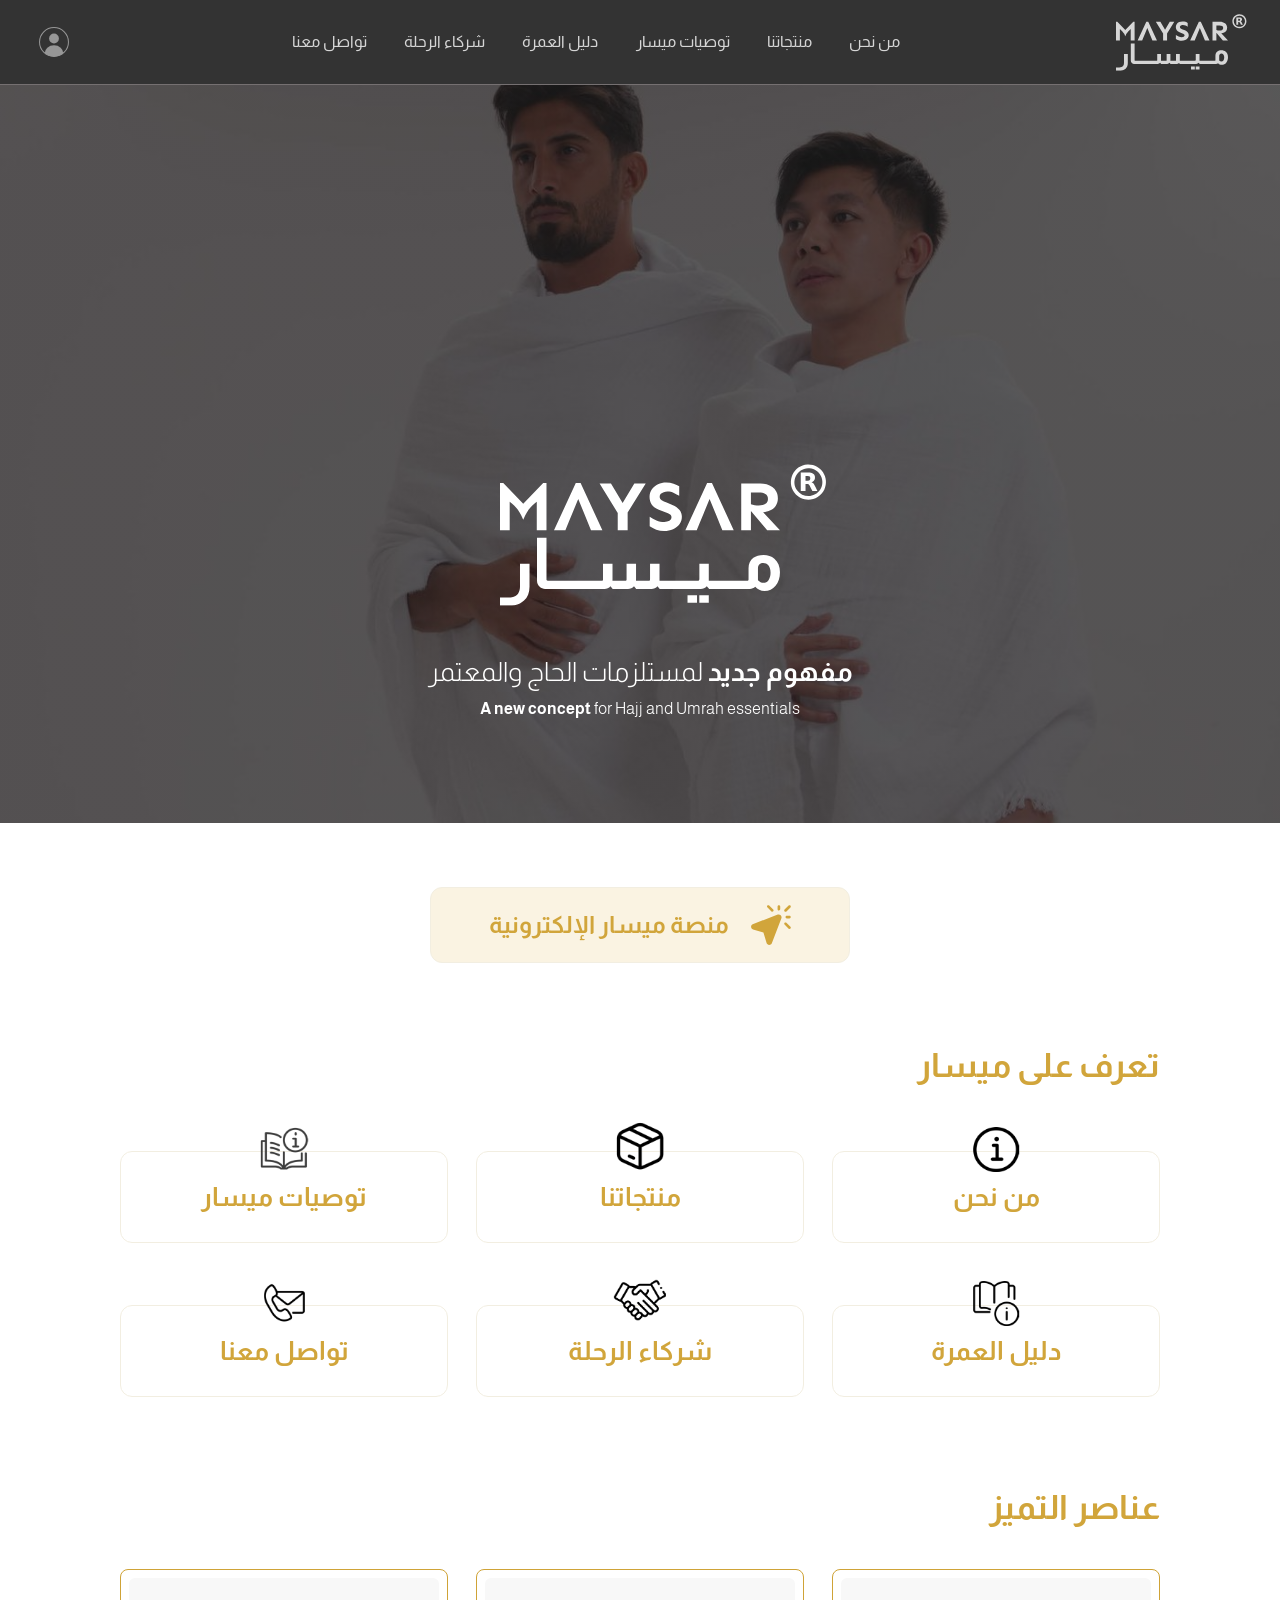
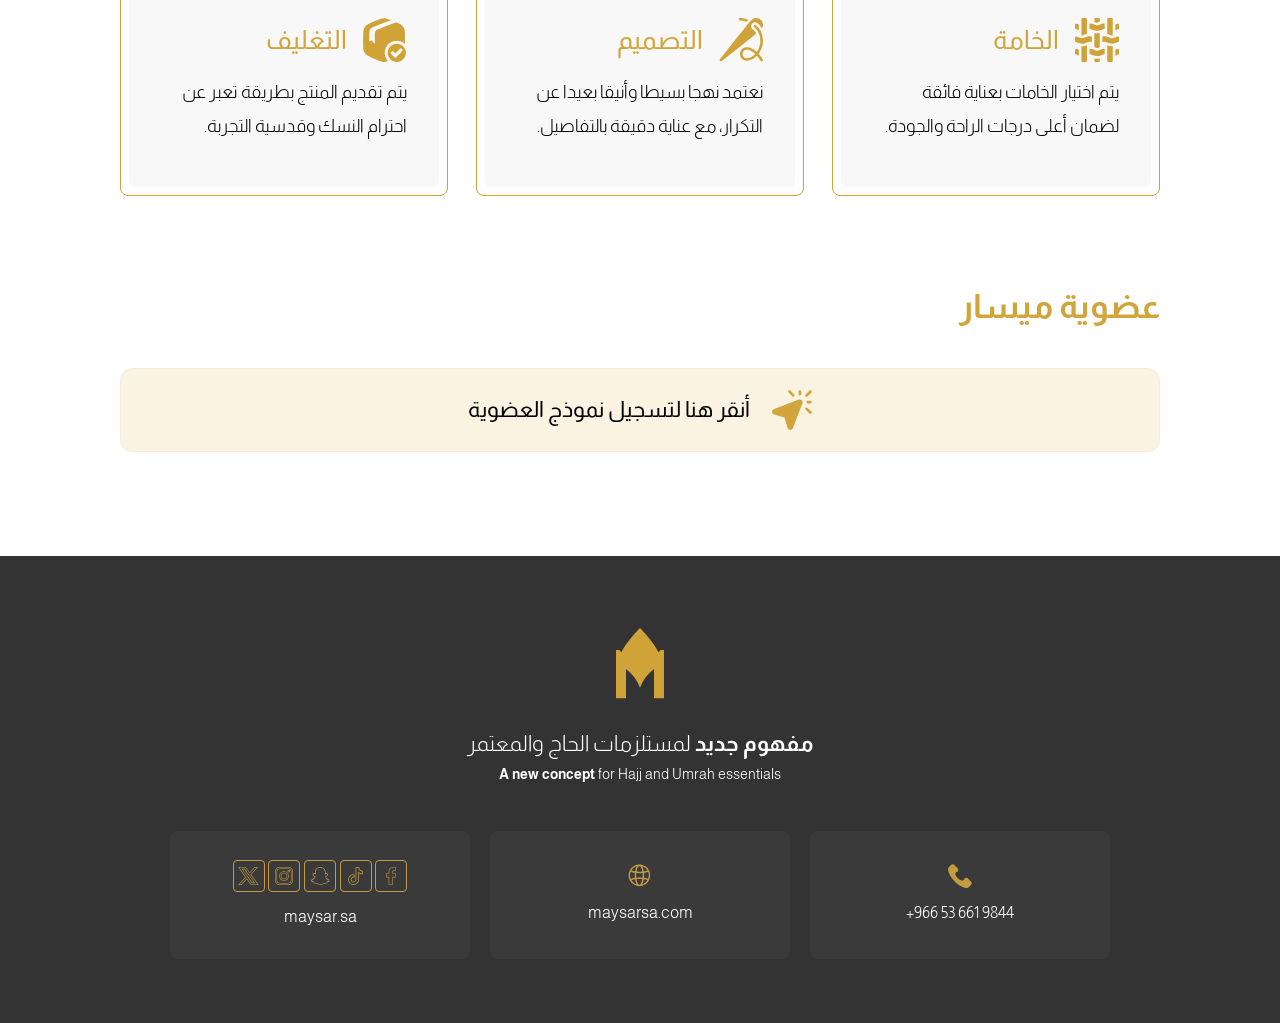
==== index.html @ bfc4f40d "Switch site font to Almarai to match the design's Frutiger LT Arabic The designs use Frutiger LT Ara" ====
<!doctype html>
<html lang="ar" dir="rtl">
	<head>
		<meta charset="utf-8" />
		<meta name="viewport" content="width=device-width, initial-scale=1, viewport-fit=cover" />
		<meta name="color-scheme" content="light" />
		<title>ميسار | مفهوم جديد لمستلزمات الحاج والمعتمر</title>
		<meta
			name="description"
			content="ميسار — مفهوم جديد لمستلزمات الحاج والمعتمر. A new concept for Hajj and Umrah essentials."
		/>
		<link rel="stylesheet" href="./style/index.css" />
		<link rel="preconnect" href="https://fonts.googleapis.com" />
		<link rel="preconnect" href="https://fonts.gstatic.com" crossorigin />
		<link
			href="https://fonts.googleapis.com/css2?family=Almarai:wght@300;400;700&display=swap"
			rel="stylesheet"
		/>
	</head>
	<body>
		<svg width="0" height="0" style="position: absolute" aria-hidden="true" focusable="false">
			<defs>
				<symbol id="logo" viewBox="361.63 796.7 424.7 182.29">
					<path
						fill="currentColor"
						d="M 450.37 870.65 L 454.79 860.04 L 462.33 841.63 L 469.87 860.04 L 474.18 870.65 L 478.76 881.86 L 493.42 881.86 L 465.38 821.25 L 459.19 821.25 L 431.15 881.86 L 445.81 881.86 Z M 450.37 870.65 "
					/>
					<path
						fill="currentColor"
						d="M 513.17 881.88 L 525.93 881.88 L 525.93 859.15 L 549.19 821.69 L 534.55 821.69 L 519.46 847.02 L 504.46 821.69 L 489.82 821.69 L 513.17 859.78 Z M 513.17 881.88 "
					/>
					<path
						fill="currentColor"
						d="M 565 822.81 C 561.77 824.34 559.14 826.46 557.14 829.19 C 555.13 831.92 554.13 835.11 554.13 838.76 C 554.13 842.29 554.95 845.51 556.6 848.41 C 558.25 851.32 561.41 853.67 566.07 855.46 L 575.33 859.06 C 577.06 859.72 578.66 860.54 580.13 861.53 C 581.6 862.52 582.33 863.79 582.33 865.35 C 582.33 867.32 581.44 868.8 579.64 869.79 C 577.84 870.78 575.69 871.27 573.17 871.27 C 569.58 871.27 566.2 870.62 563.02 869.3 C 559.85 867.98 556.95 866.36 554.31 864.45 L 554.31 876.75 C 556.7 878.49 559.52 879.96 562.75 881.16 C 565.98 882.36 569.37 882.95 572.9 882.95 C 577.09 882.95 580.91 882.17 584.36 880.62 C 587.8 879.06 590.55 876.92 592.62 874.2 C 594.68 871.47 595.72 868.31 595.72 864.71 C 595.72 861.43 594.73 858.49 592.75 855.91 C 590.78 853.34 587.69 851.15 583.5 849.36 L 576.14 846.3 C 573.62 845.29 571.5 844.27 569.76 843.25 C 568.02 842.23 567.15 840.73 567.15 838.76 C 567.15 837.26 567.65 836.03 568.64 835.07 C 569.62 834.12 570.88 833.4 572.41 832.92 C 573.93 832.44 575.48 832.2 577.04 832.2 C 580.15 832.2 582.93 832.77 585.39 833.91 C 587.84 835.04 590.15 836.27 592.3 837.59 L 592.3 825.29 C 590.33 824.02 587.9 822.92 585.03 821.96 C 582.16 821 578.98 820.52 575.51 820.52 C 571.73 820.52 568.23 821.29 565 822.81 "
					/>
					<path
						fill="currentColor"
						d="M 619.42 870.65 L 619.47 870.65 L 623.89 860.04 L 623.84 860.04 L 631.38 841.63 L 638.92 860.04 L 638.97 860.04 L 643.27 870.65 L 643.23 870.65 L 647.81 881.86 L 662.45 881.86 L 634.43 821.25 L 628.24 821.25 L 600.2 881.86 L 614.86 881.86 Z M 619.42 870.65 "
					/>
					<path
						fill="currentColor"
						d="M 684.6 833.37 L 694.93 833.37 C 698.16 833.37 700.9 834.01 703.15 835.3 C 705.39 836.59 706.52 838.7 706.52 841.63 C 706.52 844.33 705.45 846.41 703.32 847.87 C 701.2 849.34 698.34 850.07 694.75 850.07 C 692.95 850.07 691.17 849.94 689.41 849.67 C 687.64 849.4 686.04 849.03 684.6 848.55 Z M 684.6 857.26 L 705.53 881.87 L 721.96 881.87 L 700.32 858.7 C 703.67 858.46 706.79 857.64 709.66 856.23 C 712.54 854.82 714.86 852.85 716.62 850.3 C 718.39 847.75 719.27 844.72 719.27 841.18 C 719.27 837.83 718.63 834.94 717.34 832.52 C 716.05 830.09 714.32 828.07 712.13 826.45 C 709.94 824.84 707.5 823.64 704.81 822.86 C 702.12 822.08 699.36 821.69 696.55 821.69 L 672.11 821.69 L 672.11 881.87 L 684.6 881.87 Z M 684.6 857.26 "
					/>
					<path
						fill="currentColor"
						d="M 421.48 881.87 L 421.48 821.25 L 417.25 821.25 L 391.56 848.01 L 365.87 821.25 L 361.63 821.25 L 361.63 881.87 L 374.13 881.87 L 374.13 845.21 C 374.15 845.24 374.15 845.24 374.18 845.26 C 375.25 846.12 376.29 847.01 377.34 847.92 C 380.79 850.94 383.97 854.34 386.48 858.32 C 386.62 858.55 386.79 858.78 386.91 859.02 C 388.42 861.5 389.55 863.81 390.39 865.72 C 390.65 866.3 390.98 866.9 391.16 867.41 C 391.3 867.77 391.42 868.11 391.56 868.42 C 391.7 868.11 391.81 867.77 391.95 867.41 C 392.14 866.9 392.46 866.3 392.72 865.72 C 393.56 863.81 394.7 861.5 396.21 859.02 C 396.33 858.78 396.49 858.55 396.63 858.32 C 399.14 854.34 402.33 850.94 405.78 847.92 C 406.82 847.01 407.87 846.12 408.94 845.26 C 408.96 845.24 408.96 845.24 408.98 845.21 L 408.98 881.87 Z M 421.48 881.87 "
					/>
					<path
						fill="currentColor"
						d="M 387.43 953.68 C 387.43 961.96 384.03 966.76 377.07 968.2 C 375.84 968.46 374.49 968.59 373.02 968.64 L 361.63 968.64 L 361.63 978.9 C 363.68 978.9 370.13 978.89 372.17 978.93 C 374.94 978.99 377.73 978.93 380.46 978.39 C 382.81 977.92 385.11 977.14 387.26 976.08 C 389.19 975.13 390.99 973.93 392.57 972.48 C 397.27 968.29 399.64 962.29 399.64 954.68 L 399.64 925.06 L 387.43 925.06 Z M 387.43 953.68 "
					/>
					<path
						fill="currentColor"
						d="M 707.23 946.16 C 705.54 948.51 703.42 949.68 700.74 949.68 C 698.11 949.68 695.71 948.56 693.64 946.39 L 693.64 930.9 C 693.64 928.76 694.3 927.13 695.67 925.87 C 696.84 924.59 698.37 923.99 700.39 923.99 C 703.12 923.99 705.28 924.94 706.98 926.92 C 708.89 929.29 709.84 932.6 709.84 936.79 C 709.84 940.62 708.96 943.77 707.23 946.16 M 714.8 918.52 L 714.78 918.52 C 711 915.31 706.35 913.68 700.93 913.68 C 695.39 913.68 690.95 914.93 687.74 917.4 C 683.62 920.47 681.52 925.01 681.52 930.9 L 681.52 945.37 C 681.52 945.81 681.38 946.19 681.08 946.49 C 680.71 946.86 680.27 947.05 679.78 947.05 L 630.36 947.05 L 630.36 925.06 L 618.23 925.06 L 618.23 945.09 C 618.23 945.65 618.02 946.09 617.53 946.56 C 617.28 946.88 616.86 947.05 616.18 947.05 L 566.95 947.05 L 566.95 925.06 L 554.75 925.06 L 554.75 945.37 C 554.75 946.56 554.26 947.05 553.07 947.05 L 536.65 947.05 L 536.65 946.23 C 536.72 945.49 536.74 944.93 536.74 944.55 L 536.74 925.06 L 524.55 925.06 L 524.55 945.37 C 524.55 946.56 524.06 947.05 522.87 947.05 L 506.4 947.05 C 506.45 946.46 506.45 945.72 506.45 944.84 L 506.45 925.06 L 494.25 925.06 L 494.25 945.37 C 494.25 946.56 493.76 947.05 492.57 947.05 L 428.07 947.05 L 428.07 947.04 L 423.16 947.04 C 422.39 947.04 422.09 946.71 421.86 946.39 C 421.62 946.15 421.49 945.8 421.49 945.36 L 421.49 891.52 L 409.29 891.52 L 409.29 946.9 C 409.29 949.95 410.46 952.55 412.74 954.64 C 414.69 956.48 417.02 957.44 419.65 957.44 L 425.28 957.44 L 425.28 957.45 L 496.09 957.45 C 499.18 957.45 501.77 956.26 503.81 953.91 L 506.68 957.45 L 526.39 957.45 C 529.48 957.45 532.06 956.26 534.11 953.91 L 536.97 957.45 L 556.59 957.45 C 559.66 957.45 562.27 956.26 564.36 953.96 L 567.18 957.45 L 620 957.45 C 623.07 957.45 625.68 956.26 627.77 953.93 L 630.94 957.45 L 683.11 957.45 C 685.8 957.45 688.16 956.56 690.11 954.82 C 693.07 958.36 697.07 960.15 702.02 960.15 C 707.84 960.15 712.66 957.87 716.31 953.33 C 720.06 948.72 721.96 942.86 721.96 935.88 C 721.96 928.43 719.55 922.59 714.8 918.52 "
					/>
					<path
						fill="currentColor"
						d="M 618.14 975.12 L 630.36 975.12 L 630.36 965.57 L 618.14 965.57 Z M 618.14 975.12 "
					/>
					<path
						fill="currentColor"
						d="M 602.98 975.12 L 615.2 975.12 L 615.2 965.57 L 602.98 965.57 Z M 602.98 975.12 "
					/>
					<path
						fill="currentColor"
						d="M 743.93 830.37 C 735.69 818.66 743.85 802.57 758.07 802.04 L 760.01 802.08 C 773.46 803.14 781.12 818.13 773.85 829.63 C 767.04 840.47 751.29 840.85 743.93 830.37 M 779.12 829.57 C 786.34 814.02 774.41 796.7 757.41 797.48 C 739.48 798.33 729.8 819.25 740.62 833.64 C 750.83 847.18 771.99 844.95 779.12 829.57 "
					/>
					<path
						fill="currentColor"
						d="M 754.86 818.2 L 754.86 812.18 C 754.9 812.1 754.96 812.1 755.03 812.1 C 756.06 811.98 758.79 812.08 759.69 812.52 C 761.09 813.18 761.25 815.37 760.73 816.66 C 759.84 818.75 756.65 818.07 754.86 818.2 M 760.41 824.89 C 761.55 826.91 762.45 829.17 763.53 831.23 L 763.64 831.34 L 770.05 831.34 C 770.05 831.23 770 831.13 769.96 831.05 C 768.85 828.66 767.56 825.98 766.29 823.7 C 765.49 822.27 764.33 820.73 762.64 820.33 C 762.62 820.22 762.64 820.27 762.71 820.22 C 762.9 820.12 763.26 820.03 763.49 819.93 C 766.44 818.62 767.41 816.03 766.97 812.91 C 766.38 808.81 762.71 807.91 759.14 807.7 L 748.72 807.71 L 748.72 831.26 L 748.81 831.34 L 754.78 831.34 L 754.86 831.26 L 754.86 822.38 C 756.19 822.42 757.56 822.21 758.74 822.92 C 759.46 823.34 760.01 824.17 760.41 824.89 "
					/>
				</symbol>
				<symbol id="mark" viewBox="492.62 5750.63 96.3 141.64">
					<path
						fill="#cfa337"
						d="M 512.73 5844.8 L 512.73 5833.3 C 512.77 5833.34 512.77 5833.34 512.8 5833.38 C 514.53 5834.76 516.21 5836.19 517.9 5837.64 C 520.86 5840.23 523.66 5842.96 526.25 5845.96 C 528.57 5848.58 530.7 5851.39 532.61 5854.38 C 532.76 5854.61 532.91 5854.83 533.02 5855.05 C 533.14 5855.21 533.21 5855.36 533.29 5855.51 C 535.72 5859.51 537.55 5863.22 538.9 5866.29 C 539.31 5867.22 539.84 5868.2 540.14 5869.02 C 540.36 5869.58 540.55 5870.14 540.77 5870.63 C 541 5870.14 541.19 5869.58 541.41 5869.02 C 541.71 5868.2 542.23 5867.22 542.64 5866.29 C 543.99 5863.22 545.83 5859.51 548.26 5855.51 C 548.34 5855.36 548.41 5855.21 548.52 5855.05 C 548.64 5854.83 548.79 5854.61 548.93 5854.38 C 550.84 5851.39 552.98 5848.58 555.3 5845.96 C 557.88 5842.96 560.69 5840.23 563.65 5837.64 C 565.34 5836.19 567.02 5834.76 568.74 5833.38 C 568.78 5833.34 568.78 5833.34 568.82 5833.3 L 568.82 5892.27 L 588.93 5892.27 L 588.93 5794.74 L 582.11 5794.74 L 580.2 5796.72 L 577.88 5799.15 C 567.32 5776.95 540.77 5750.63 540.77 5750.63 C 540.77 5750.63 514.23 5776.95 503.67 5799.15 L 501.35 5796.72 L 499.44 5794.74 L 492.62 5794.74 L 492.62 5892.27 L 512.73 5892.27 Z M 512.73 5844.8 "
					/>
				</symbol>
				<symbol id="plane" viewBox="767.18 1655.32 91.75 91.63">
					<path
						fill="#d1a53b"
						d="M 795.7 1718.53 L 771.89 1711.37 C 769.27 1710.58 767.56 1708.22 767.37 1705.66 C 767.18 1703.19 768.48 1700.23 771.05 1699.25 L 828.63 1677.29 C 831.02 1676.38 833.6 1677.17 835.29 1678.82 C 837 1680.5 837.85 1683.14 836.92 1685.57 L 814.96 1743.15 C 814 1745.67 811.12 1746.95 808.71 1746.84 C 806.24 1746.73 803.72 1745.18 802.94 1742.59 Z M 795.7 1718.53 "
					/>
					<path
						fill="#d1a53b"
						d="M 818.16 1665.71 C 819.35 1666.91 819.18 1668.69 818.23 1669.79 C 817.31 1670.86 815.3 1671.37 814.15 1670.21 L 804.57 1660.64 C 803.45 1659.52 803.76 1657.62 804.69 1656.65 C 805.8 1655.49 807.49 1655.39 808.83 1656.37 Z M 818.16 1665.71 "
					/>
					<path
						fill="#d1a53b"
						d="M 848.49 1670 C 847.27 1671.21 845.42 1671.02 844.32 1669.98 C 843.21 1668.92 842.97 1666.96 844.16 1665.77 L 853.47 1656.46 C 854.61 1655.32 856.5 1655.52 857.57 1656.54 C 858.67 1657.58 858.93 1659.55 857.73 1660.74 Z M 848.49 1670 "
					/>
					<path
						fill="#d1a53b"
						d="M 857.68 1705.25 C 858.91 1706.47 858.7 1708.33 857.66 1709.41 C 856.66 1710.47 854.72 1710.81 853.57 1709.66 L 844.09 1700.16 C 842.97 1699.04 843.27 1697.16 844.23 1696.16 C 845.21 1695.12 847.17 1694.76 848.33 1695.92 Z M 857.68 1705.25 "
					/>
					<path
						fill="#d1a53b"
						d="M 834.23 1664.71 C 834.23 1666.5 832.86 1667.77 831.27 1667.81 C 829.63 1667.86 828.14 1666.55 828.14 1664.79 L 828.17 1658.69 C 828.18 1657 829.79 1655.83 831.27 1655.88 C 832.99 1655.94 834.24 1657.31 834.24 1659.07 Z M 834.23 1664.71 "
					/>
					<path
						fill="#d1a53b"
						d="M 855.25 1686.06 L 849.42 1686.05 C 847.65 1686.05 846.34 1684.56 846.39 1682.93 C 846.45 1681.2 847.84 1679.96 849.61 1679.97 L 855.14 1679.97 C 856.9 1679.97 858.27 1681.22 858.32 1682.94 C 858.38 1684.55 857.09 1686.06 855.25 1686.06 "
					/>
				</symbol>
				<symbol id="f-weave" viewBox="757.5 3360.23 87.02 87.05">
					<path
						fill="#cfa337"
						d="M 844.52 3398.05 L 844.52 3406.7 C 843.89 3407.89 842.85 3407.75 841.86 3408.19 C 836.21 3410.71 832.15 3411.91 825.82 3410.38 C 821.42 3409.31 819.48 3406.63 814.43 3407.4 C 813.44 3407.55 812.55 3407.89 811.61 3408.22 L 811.61 3397.11 C 812.28 3396.7 813.44 3396.57 814.24 3396.51 C 817.21 3396.31 820.49 3396.66 823.31 3397.63 C 825.34 3398.33 827.04 3399.71 829.19 3400.07 C 834.69 3400.96 837.5 3397.33 842.42 3396.88 C 843.48 3396.78 844.01 3397.15 844.52 3398.05 "
					/>
					<path
						fill="#cfa337"
						d="M 779.73 3360.23 C 780.6 3360.61 780.98 3361.23 781.09 3362.18 L 781.06 3391.66 L 780.8 3391.91 C 779.49 3392.17 778.22 3392.54 776.97 3393 C 774.75 3393.82 772.65 3395.6 770.23 3394.99 L 770.23 3361.5 C 770.23 3361.2 771.16 3360.45 771.42 3360.23 Z M 779.73 3360.23 "
					/>
					<path
						fill="#cfa337"
						d="M 830.95 3360.23 C 831.21 3360.45 832.14 3361.2 832.14 3361.5 L 832.14 3394.99 C 829.86 3395.64 828.01 3394.02 826.03 3393.21 C 824.59 3392.64 823.08 3392.24 821.57 3391.91 L 821.3 3391.66 L 821.28 3362.18 C 821.39 3361.23 821.77 3360.61 822.64 3360.23 Z M 830.95 3360.23 "
					/>
					<path
						fill="#cfa337"
						d="M 805.34 3360.23 C 805.87 3360.65 806.39 3360.72 806.52 3361.51 C 806.79 3363.29 806.36 3365.72 806.5 3367.57 L 806.26 3367.84 C 803.91 3368.84 802.16 3370.22 799.43 3369.44 L 795.86 3367.58 C 796.04 3365.78 795.54 3363.21 795.85 3361.5 C 795.97 3360.84 796.55 3360.58 797.03 3360.23 Z M 805.34 3360.23 "
					/>
					<path
						fill="#cfa337"
						d="M 844.52 3372.61 L 844.52 3381.26 C 843.89 3382.42 842.96 3382.27 841.98 3382.7 C 840.42 3383.38 838.95 3384.39 837.22 3384.65 L 837.22 3372.95 C 838.13 3372.66 839.02 3372.27 839.94 3372.01 C 841.51 3371.58 843.66 3370.69 844.52 3372.61 "
					/>
					<path
						fill="#cfa337"
						d="M 844.52 3422.64 L 844.52 3431.29 C 843.86 3432.48 842.71 3432.42 841.64 3432.9 C 840.21 3433.54 838.81 3434.53 837.22 3434.68 L 837.22 3422.98 C 839.3 3422.56 843.18 3420.11 844.52 3422.64 "
					/>
					<path
						fill="#cfa337"
						d="M 790.75 3408.22 C 789.82 3407.89 788.93 3407.54 787.93 3407.39 C 782.79 3406.65 780.58 3409.56 776 3410.52 C 769.61 3411.86 766.03 3410.58 760.39 3408.14 C 759.18 3407.62 757.84 3407.89 757.67 3406.11 C 757.5 3404.27 757.5 3400.46 757.67 3398.63 C 757.91 3396.2 760.05 3396.88 761.75 3397.28 C 766.88 3398.48 769.52 3401.87 775.38 3399.38 C 778.67 3397.98 780.55 3396.76 784.39 3396.51 C 786.36 3396.39 788.94 3396.38 790.75 3397.11 Z M 790.75 3408.22 "
					/>
					<path
						fill="#cfa337"
						d="M 832.14 3416.02 L 832.14 3445.79 C 832.14 3446.16 831.12 3446.98 830.69 3447.05 C 829.24 3447.28 824.78 3447.21 823.23 3447.07 C 822.79 3447.03 822.41 3446.99 822.04 3446.73 C 821.79 3446.55 821.28 3445.68 821.28 3445.45 L 821.28 3414.33 C 824.8 3415.48 828.4 3416.26 832.14 3416.02 "
					/>
					<path
						fill="#cfa337"
						d="M 781.09 3414.33 L 781.09 3445.45 C 781.09 3445.68 780.57 3446.55 780.32 3446.73 C 779.96 3446.99 779.57 3447.03 779.14 3447.07 C 777.59 3447.21 773.12 3447.28 771.68 3447.05 C 771.24 3446.98 770.23 3446.16 770.23 3445.79 L 770.23 3416.02 C 773.98 3416.27 777.56 3415.48 781.09 3414.33 "
					/>
					<path
						fill="#cfa337"
						d="M 816.2 3371.08 L 816.2 3381.77 C 815.05 3381.88 813.86 3381.95 812.76 3382.32 C 811.64 3382.7 810.48 3383.54 809.36 3384 C 804.41 3386.02 798.09 3386.05 793.13 3384.05 C 791.83 3383.53 790.68 3382.67 789.32 3382.27 C 788.25 3381.96 787.27 3381.89 786.17 3381.77 L 786.17 3371.08 C 789.07 3370.98 791.99 3371.55 794.65 3372.7 C 796.32 3373.41 797.41 3374.33 799.34 3374.62 C 804.41 3375.4 806.47 3372.71 810.9 3371.64 C 812.64 3371.22 814.41 3370.98 816.2 3371.08 "
					/>
					<path
						fill="#cfa337"
						d="M 816.2 3421.11 L 816.2 3431.97 C 812.91 3431.57 810.6 3433.78 807.63 3434.68 C 803.09 3436.07 797.54 3435.88 793.13 3434.08 C 790.83 3433.14 788.89 3431.57 786.17 3431.97 L 786.17 3421.11 C 788.55 3421.07 791.04 3421.46 793.29 3422.22 C 794.98 3422.8 796.45 3423.92 798.09 3424.38 C 804.1 3426.06 806.37 3422.61 811.61 3421.53 C 813.1 3421.23 814.68 3421.08 816.2 3421.11 "
					/>
					<path
						fill="#cfa337"
						d="M 806.53 3390.07 L 806.53 3417.64 C 804.87 3418.48 803.11 3419.77 801.18 3419.77 C 799.22 3419.77 797.55 3418.43 795.84 3417.64 L 795.84 3390.07 C 799.32 3390.82 803.05 3390.82 806.53 3390.07 "
					/>
					<path
						fill="#cfa337"
						d="M 765.14 3384.65 C 763.42 3384.39 761.95 3383.38 760.39 3382.7 C 758.99 3382.09 757.86 3382.53 757.67 3380.5 C 757.51 3378.71 757.5 3374.97 757.67 3373.19 C 758.01 3369.69 763.21 3372.37 765.14 3373.03 Z M 765.14 3384.65 "
					/>
					<path
						fill="#cfa337"
						d="M 765.14 3422.98 L 765.14 3434.68 C 763.53 3434.48 762.18 3433.54 760.73 3432.91 C 759.44 3432.34 757.84 3432.52 757.67 3430.7 C 757.5 3428.86 757.5 3425.06 757.67 3423.22 C 758.01 3419.73 763.22 3422.54 765.14 3422.98 "
					/>
					<path
						fill="#cfa337"
						d="M 806.53 3440.28 L 806.53 3445.96 C 806.53 3446.39 805.5 3446.98 805.07 3447.05 C 803.62 3447.28 799.16 3447.22 797.61 3447.07 C 797.08 3447.02 795.84 3446.5 795.84 3445.96 L 795.84 3440.28 C 799.39 3440.77 802.98 3440.77 806.53 3440.28 "
					/>
				</symbol>
				<symbol id="f-pen" viewBox="744.66 3862.62 88.17 88.16">
					<path
						fill="#cfa337"
						d="M 820.88 3862.68 C 821.48 3862.96 822.21 3862.96 822.88 3863.14 C 826.84 3864.25 830.23 3867.23 831.76 3871.05 C 832.24 3872.25 832.45 3873.48 832.75 3874.72 C 832.68 3875.6 832.83 3876.57 832.75 3877.44 C 832.63 3878.65 831.74 3881.79 831.03 3882.75 C 830.92 3882.89 830.86 3883.09 830.63 3883.03 C 828.14 3879.6 825.2 3875.77 821.81 3873.2 C 813.41 3866.83 804.88 3877.41 810.96 3884.05 C 811.71 3884.88 812.76 3885.42 813.59 3886.17 C 815.35 3887.75 817.62 3890.65 818.7 3892.75 C 818.92 3893.17 819.38 3893.73 819.03 3894.15 C 796.29 3912.67 773.23 3930.78 750.16 3948.9 C 747.59 3950.78 744.66 3947.85 746.54 3945.27 C 764.82 3922.41 782.44 3898.97 801.21 3876.51 C 805.43 3871.46 810.85 3863.36 817.83 3862.68 Z M 820.88 3862.68 "
					/>
					<path
						fill="#cfa337"
						d="M 794.32 3940.62 C 797.29 3943.6 801.42 3943.36 805.21 3942.4 C 809.81 3941.23 813.96 3938.25 817.14 3934.83 C 812.2 3929.48 799.76 3922.09 793.75 3929.41 C 791.07 3932.68 791.33 3937.64 794.32 3940.62 M 832.75 3906.43 L 832.75 3909.82 L 832.39 3913.62 C 831.38 3921.18 828.36 3928.24 824.1 3934.5 C 827.25 3938.21 830.3 3942.05 832.75 3946.28 L 832.75 3947.64 C 831.93 3949.39 830.05 3950.2 828.45 3948.8 C 827.7 3948.14 826.19 3945.4 825.43 3944.36 C 824.5 3943.1 823.56 3941.81 822.57 3940.61 C 822.02 3939.93 821.23 3939.25 820.88 3938.48 C 815.71 3943.64 809.14 3947.73 801.63 3948.14 C 781.57 3949.24 782.27 3919.12 802.48 3921.36 C 809.31 3922.11 815.31 3926.24 820.3 3930.67 C 820.57 3930.73 821.12 3929.74 821.29 3929.48 C 829.29 3917.37 829.88 3899.64 821.53 3887.56 C 819.48 3884.6 816.9 3882.45 814.3 3880.02 C 813.43 3877.78 815.28 3875.6 817.61 3876.56 C 819.57 3877.36 822.97 3881.14 824.34 3882.88 C 829.39 3889.36 832.35 3897.8 832.57 3906.02 Z M 832.75 3906.43 "
					/>
					<path
						fill="#cfa337"
						d="M 789.17 3862.68 C 790.12 3862.74 791.29 3862.91 792.29 3863.05 C 796.06 3863.57 799.7 3864.72 803.25 3866.08 C 803.31 3866.33 803.18 3866.36 803.08 3866.5 C 802.57 3867.22 800.9 3869.23 800.29 3869.81 C 800.12 3869.97 800.03 3870.12 799.77 3870.14 C 799.39 3870.18 796.84 3869.18 796.16 3869.01 C 793.68 3868.36 791.13 3868 788.58 3867.77 C 787.32 3867.66 786.17 3868.07 785.04 3867.23 C 783.31 3865.96 784.04 3863.34 785.95 3862.68 C 787.02 3862.73 788.11 3862.62 789.17 3862.68 "
					/>
				</symbol>
				<symbol id="f-pack" viewBox="748.51 4405.0 87.39 87.22">
					<path
						fill="#cfa337"
						d="M 788.75 4492.14 C 780.61 4490.11 772.39 4486.71 764.78 4483.13 C 756.46 4479.21 749.71 4476.03 749.07 4465.61 C 748.51 4456.49 748.83 4446.48 749.07 4437.32 C 749.24 4431.11 748.74 4426.71 753.05 4421.63 C 756.6 4417.45 767.04 4413.24 772.31 4411.04 C 777.51 4408.87 786.04 4405 791.55 4405.36 C 795.63 4405.63 799.85 4407.88 803.68 4409.17 C 795.68 4412.09 787.62 4414.87 779.77 4418.16 C 776.16 4419.68 772.37 4421.3 768.85 4423.01 C 766.46 4424.17 763.81 4425.2 762.44 4427.62 C 760.77 4430.56 761.2 4437.82 761.12 4441.38 C 761.05 4444.27 760.61 4447.48 760.94 4450.36 C 761.24 4453.04 764.72 4449.09 765.87 4449.32 L 770.45 4455.09 C 771 4455.54 771.5 4455.41 771.88 4454.85 C 772.14 4449.85 771.83 4444.84 771.96 4439.84 C 772.09 4434.68 771.61 4430.73 776.82 4428.09 C 785.41 4423.76 796.46 4419.88 805.63 4416.71 C 807.77 4415.97 812.17 4414.16 814.15 4413.87 C 814.52 4413.82 814.83 4413.78 815.17 4413.96 C 820.77 4416.88 826.39 4418.55 829.59 4424.46 C 832.13 4429.12 831.49 4433.58 831.84 4438.66 L 831.83 4456.38 C 824.7 4450 814.65 4448.25 805.82 4452.16 C 790.8 4458.82 786.92 4478.36 798.08 4490.36 C 798.08 4490.54 795.23 4491.45 794.86 4491.54 C 794.02 4491.76 792.81 4492.07 791.98 4492.14 Z M 788.75 4492.14 "
					/>
					<path
						fill="#cfa337"
						d="M 825.84 4466.61 C 824.86 4465.6 823.03 4465.35 821.84 4466.13 L 812.73 4475.52 C 812.3 4475.59 809.36 4471.99 808.59 4471.56 C 805.36 4469.75 802.1 4473.39 804.61 4476.55 C 805.5 4477.67 809.59 4481.97 810.65 4482.72 C 813.29 4484.59 814.83 4482.65 816.57 4480.87 C 819.2 4477.42 823.44 4474.34 825.97 4470.94 C 826.96 4469.6 827.05 4467.85 825.84 4466.61 M 817.25 4492.14 C 816.33 4492.21 814.78 4492.22 813.86 4492.14 C 800.12 4490.94 792.79 4474.98 800.66 4463.61 C 809.42 4450.95 829.3 4454.5 833.14 4469.39 C 835.9 4480.07 828.34 4491.2 817.25 4492.14 "
					/>
				</symbol>
				<symbol id="i-phone" viewBox="517.64 6176.63 41.95 41.92">
					<path
						fill="#c49b40"
						d="M 550.69 6218.55 L 548.98 6218.55 C 547.32 6218.36 545.76 6217.94 544.18 6217.31 C 536.54 6214.25 529.01 6207.41 524.07 6200.87 C 521.24 6197.11 518.27 6191.97 517.81 6187.29 C 517.64 6185.6 517.89 6183.43 519.06 6182.25 L 523.15 6178.15 C 524.66 6176.63 527.35 6176.84 528.69 6178.18 L 534.53 6183.99 C 535.95 6185.41 536.02 6187.66 534.78 6189.2 C 534.29 6189.81 533.7 6190.13 532.97 6190.41 C 531.38 6191.01 530.2 6192.6 530.46 6194.34 C 530.66 6195.72 531.26 6196.95 532.01 6198.12 C 533.61 6200.62 535.73 6202.7 538.23 6204.28 C 539.21 6204.9 540.2 6205.39 541.32 6205.65 C 543 6206.05 544.77 6205.27 545.6 6203.77 L 546.18 6202.48 C 546.76 6201.44 547.82 6200.79 548.89 6200.64 C 550.12 6200.46 551.33 6200.8 552.21 6201.68 L 558.07 6207.54 C 559.59 6209.06 559.39 6211.78 558.08 6213.09 L 553.95 6217.22 C 553.08 6218.09 551.86 6218.41 550.69 6218.55 "
					/>
				</symbol>
				<symbol id="i-globe" viewBox="518.07 6350.29 48.42 42.61">
					<path
						fill="#c49b40"
						d="M 546.71 6386.36 C 550.24 6385.33 553.71 6382.85 555.71 6379.76 C 555.8 6379.63 556.16 6379.19 556.07 6379.06 C 554.02 6378.3 551.86 6377.72 549.69 6377.46 C 549.17 6380.56 548.34 6383.66 546.71 6386.36 M 534.11 6377.46 C 533.96 6377.34 530.86 6378.08 530.41 6378.2 C 529.79 6378.37 528.34 6378.72 527.84 6379 C 527.77 6379.04 527.69 6379.06 527.71 6379.17 C 529.84 6382.59 533.21 6385.23 537.09 6386.36 C 535.46 6383.66 534.64 6380.56 534.11 6377.46 M 547.12 6377.05 C 544.83 6376.89 542.55 6376.77 540.25 6376.81 L 536.69 6377.05 C 537.13 6379.86 537.94 6383.36 539.7 6385.63 C 541.59 6388.06 543.18 6387.14 544.58 6384.91 C 546.01 6382.65 546.73 6379.68 547.12 6377.05 M 536.41 6366.25 C 536.32 6366.26 536.3 6366.36 536.29 6366.43 C 536.18 6367.15 536.15 6368.17 536.12 6368.91 C 536.07 6370.64 536.12 6372.57 536.29 6374.29 C 536.29 6374.38 536.28 6374.48 536.37 6374.54 L 540.25 6374.25 L 543.63 6374.25 L 547.48 6374.5 C 547.64 6372.64 547.74 6370.77 547.68 6368.91 C 547.67 6368.68 547.61 6368.49 547.59 6368.28 C 547.58 6367.99 547.59 6366.38 547.44 6366.26 L 543.63 6366.55 L 540.25 6366.55 Z M 557.38 6364.07 C 557.29 6364 555.57 6364.64 555.28 6364.73 C 553.55 6365.24 551.79 6365.65 550 6365.91 C 550.26 6367.89 550.25 6369.89 550.25 6371.89 L 550 6374.89 C 551.79 6375.14 553.55 6375.55 555.28 6376.07 C 555.57 6376.16 557.29 6376.8 557.38 6376.73 C 558.97 6372.64 558.97 6368.16 557.38 6364.07 M 533.8 6365.91 C 532.02 6365.64 530.25 6365.24 528.53 6364.73 C 528.24 6364.64 526.51 6364 526.43 6364.07 C 524.83 6368.16 524.83 6372.64 526.43 6376.73 C 526.51 6376.8 528.24 6376.16 528.53 6376.07 C 530.25 6375.55 532.02 6375.15 533.8 6374.89 C 533.55 6372.91 533.55 6370.91 533.56 6368.91 Z M 549.69 6363.33 C 549.85 6363.47 553.23 6362.65 553.71 6362.52 C 554.25 6362.37 555.53 6362.04 555.96 6361.8 C 556.04 6361.76 556.12 6361.73 556.09 6361.63 C 553.96 6358.21 550.61 6355.56 546.71 6354.44 C 548.34 6357.14 549.17 6360.24 549.69 6363.33 M 537.09 6354.44 C 533.56 6355.47 530.1 6357.95 528.09 6361.04 C 528 6361.17 527.64 6361.61 527.74 6361.74 C 529.8 6362.49 531.94 6363.07 534.11 6363.33 C 534.64 6360.24 535.46 6357.14 537.09 6354.44 M 547.12 6363.74 C 546.73 6361.11 546.01 6358.16 544.58 6355.89 C 542.07 6351.9 539.91 6354.12 538.44 6357.35 C 537.54 6359.32 536.98 6361.6 536.69 6363.74 C 538.97 6363.91 541.25 6364.03 543.55 6363.98 Z M 540.76 6351.17 C 556.24 6350.29 566.49 6367.24 558.3 6380.5 C 550.64 6392.89 532.47 6392.62 525.21 6380 C 518.07 6367.61 526.58 6351.99 540.76 6351.17 "
					/>
				</symbol>
				<symbol id="s-x" viewBox="406.43 6531.27 36.55 31.84">
					<path
						fill="#c49b40"
						d="M 431.6 6558.83 L 434.68 6558.83 L 418 6535.54 L 414.93 6535.54 Z M 436.62 6559.83 L 431.09 6559.83 L 412.98 6534.54 L 418.52 6534.54 Z M 429.92 6562.1 L 441.04 6562.1 L 428.39 6544.44 L 439.78 6532.27 L 436.64 6532.27 L 427.04 6542.54 L 419.68 6532.27 L 408.56 6532.27 L 420.73 6549.27 L 408.74 6562.1 L 411.88 6562.1 L 422.1 6551.18 Z M 442.99 6563.11 L 429.41 6563.11 L 422 6552.75 L 412.32 6563.11 L 406.43 6563.11 L 419.44 6549.19 L 406.61 6531.27 L 420.2 6531.27 L 427.14 6540.96 L 436.2 6531.27 L 442.09 6531.27 L 429.69 6544.53 Z M 442.99 6563.11 "
					/>
				</symbol>
				<symbol id="s-ig" viewBox="467.34 6531.27 31.84 31.84">
					<path
						fill="#c49b40"
						d="M 475.81 6534.93 C 473.16 6534.93 471 6537.09 471 6539.74 L 471 6554.63 C 471 6557.29 473.16 6559.45 475.81 6559.45 L 490.7 6559.45 C 493.36 6559.45 495.52 6557.29 495.52 6554.63 L 495.52 6539.74 C 495.52 6537.09 493.36 6534.93 490.7 6534.93 Z M 490.7 6560.45 L 475.81 6560.45 C 472.61 6560.45 470 6557.84 470 6554.63 L 470 6539.74 C 470 6536.54 472.61 6533.93 475.81 6533.93 L 490.7 6533.93 C 493.91 6533.93 496.52 6536.54 496.52 6539.74 L 496.52 6554.63 C 496.52 6557.84 493.91 6560.45 490.7 6560.45 M 475.28 6532.27 C 471.45 6532.27 468.34 6535.38 468.34 6539.21 L 468.34 6555.16 C 468.34 6558.99 471.45 6562.1 475.28 6562.1 L 491.23 6562.1 C 495.06 6562.1 498.18 6558.99 498.18 6555.16 L 498.18 6539.21 C 498.18 6535.38 495.06 6532.27 491.23 6532.27 Z M 491.23 6563.11 L 475.28 6563.11 C 470.9 6563.11 467.34 6559.54 467.34 6555.16 L 467.34 6539.21 C 467.34 6534.83 470.9 6531.27 475.28 6531.27 L 491.23 6531.27 C 495.61 6531.27 499.18 6534.83 499.18 6539.21 L 499.18 6555.16 C 499.18 6559.54 495.61 6563.11 491.23 6563.11 "
					/>
					<path
						fill="#c49b40"
						d="M 483.27 6542.37 C 480.62 6542.37 478.46 6544.53 478.46 6547.18 C 478.46 6549.84 480.62 6552 483.27 6552 C 485.93 6552 488.09 6549.84 488.09 6547.18 C 488.09 6544.53 485.93 6542.37 483.27 6542.37 M 483.27 6553 C 480.07 6553 477.46 6550.39 477.46 6547.18 C 477.46 6543.98 480.07 6541.37 483.27 6541.37 C 486.48 6541.37 489.09 6543.98 489.09 6547.18 C 489.09 6550.39 486.48 6553 483.27 6553 M 483.27 6539.71 C 479.15 6539.71 475.8 6543.06 475.8 6547.18 C 475.8 6551.31 479.15 6554.66 483.27 6554.66 C 487.39 6554.66 490.75 6551.31 490.75 6547.18 C 490.75 6543.06 487.39 6539.71 483.27 6539.71 M 483.27 6555.66 C 478.6 6555.66 474.8 6551.86 474.8 6547.18 C 474.8 6542.51 478.6 6538.71 483.27 6538.71 C 487.95 6538.71 491.75 6542.51 491.75 6547.18 C 491.75 6551.86 487.95 6555.66 483.27 6555.66 "
					/>
					<path
						fill="#c49b40"
						d="M 491.78 6537.58 C 491.18 6537.58 490.69 6538.07 490.69 6538.68 C 490.69 6539.28 491.18 6539.77 491.78 6539.77 C 492.38 6539.77 492.88 6539.28 492.88 6538.68 C 492.88 6538.07 492.38 6537.58 491.78 6537.58 M 491.78 6540.77 C 490.62 6540.77 489.68 6539.83 489.68 6538.68 C 489.68 6537.52 490.62 6536.58 491.78 6536.58 C 492.94 6536.58 493.88 6537.52 493.88 6538.68 C 493.88 6539.83 492.94 6540.77 491.78 6540.77 "
					/>
				</symbol>
				<symbol id="s-snap" viewBox="522.32 6528.83 38.07 36.71">
					<path
						fill="#c49b40"
						d="M 528.84 6542.53 C 528.23 6542.53 527.67 6542.85 527.36 6543.37 C 526.91 6544.11 527.09 6545.06 527.79 6545.58 L 531.29 6548.2 L 531.29 6548.54 C 531.3 6548.71 531.3 6552.61 524.11 6556.11 C 523.91 6556.21 523.78 6556.39 523.77 6556.61 C 523.76 6556.73 523.78 6556.95 524.01 6557.11 C 524.65 6557.55 525.78 6558.18 527.48 6558.59 C 528.02 6558.71 528.46 6559.12 528.61 6559.66 L 528.79 6560.3 C 528.91 6560.72 529.3 6561.03 529.76 6561.05 C 533.71 6561.26 535.35 6562.15 536.79 6562.93 C 538.02 6563.61 539 6564.14 541.35 6564.14 C 543.7 6564.14 544.67 6563.61 545.91 6562.93 C 547.35 6562.15 548.98 6561.26 552.94 6561.05 C 553.39 6561.03 553.79 6560.71 553.91 6560.29 L 554.08 6559.67 C 554.24 6559.12 554.68 6558.71 555.23 6558.59 C 556.92 6558.18 558.04 6557.55 558.69 6557.11 L 558.69 6557.11 C 558.92 6556.95 558.94 6556.73 558.93 6556.61 C 558.91 6556.39 558.79 6556.21 558.59 6556.11 C 551.4 6552.61 551.4 6548.71 551.41 6548.54 L 551.41 6548.2 L 554.91 6545.58 C 555.34 6545.25 555.59 6544.77 555.59 6544.24 C 555.59 6543.93 555.5 6543.64 555.34 6543.36 C 554.96 6542.72 554.17 6542.39 553.43 6542.59 L 550.22 6543.39 L 550.56 6542.22 C 550.8 6541.41 550.92 6540.55 550.92 6539.67 C 550.92 6534.46 546.62 6530.23 541.35 6530.23 C 536.07 6530.23 531.78 6534.46 531.78 6539.67 C 531.78 6540.55 531.9 6541.41 532.13 6542.22 L 532.48 6543.39 L 529.27 6542.59 C 529.11 6542.55 528.98 6542.53 528.84 6542.53 M 541.35 6565.54 C 538.64 6565.54 537.42 6564.87 536.12 6564.16 C 534.75 6563.42 533.32 6562.64 529.69 6562.45 C 528.63 6562.4 527.73 6561.68 527.43 6560.67 L 527.27 6560.03 C 525.64 6559.58 524.27 6559 523.21 6558.26 C 522.63 6557.86 522.32 6557.2 522.37 6556.5 C 522.42 6555.79 522.84 6555.17 523.5 6554.85 C 528.64 6552.34 529.65 6549.75 529.84 6548.87 L 526.95 6546.7 C 525.68 6545.75 525.33 6544 526.16 6542.64 C 526.85 6541.5 528.18 6540.89 529.6 6541.22 L 530.52 6541.46 C 530.43 6540.88 530.38 6540.28 530.38 6539.67 C 530.38 6533.69 535.3 6528.83 541.35 6528.83 C 547.4 6528.83 552.32 6533.69 552.32 6539.67 C 552.32 6540.28 552.27 6540.88 552.17 6541.46 L 553.09 6541.23 C 554.42 6540.89 555.84 6541.47 556.54 6542.64 C 556.84 6543.12 556.99 6543.68 556.99 6544.24 C 556.99 6545.21 556.54 6546.1 555.75 6546.7 L 552.85 6548.87 C 553.05 6549.74 554.05 6552.34 559.2 6554.85 C 559.86 6555.17 560.28 6555.79 560.33 6556.51 C 560.38 6557.2 560.07 6557.86 559.49 6558.26 C 558.42 6559 557.06 6559.58 555.55 6559.95 L 555.27 6560.66 C 554.97 6561.68 554.07 6562.4 553.01 6562.45 C 549.38 6562.64 547.95 6563.42 546.58 6564.16 C 545.28 6564.87 544.05 6565.54 541.35 6565.54 "
					/>
				</symbol>
				<symbol id="s-tt" viewBox="583.51 6529.59 29.64 35.19">
					<path
						fill="#c49b40"
						d="M 599.62 6530.99 L 599.62 6530.99 Z M 594.99 6544.99 L 595 6544.99 Z M 594.38 6544.97 C 594.03 6544.97 593.67 6544.99 593.31 6545.03 C 589.1 6545.51 585.71 6548.91 585.24 6553.12 C 584.95 6555.79 585.76 6558.34 587.53 6560.31 C 589.27 6562.26 591.77 6563.38 594.39 6563.38 C 599.46 6563.38 603.59 6559.25 603.59 6554.18 L 603.59 6537.66 L 604.89 6539.83 C 604.91 6539.85 606.45 6542.2 611.75 6542.39 L 611.75 6538.41 C 606.89 6538.27 604.43 6534.48 604.2 6530.86 L 599.75 6530.98 L 599.75 6554.01 C 599.75 6556.97 597.51 6559.4 594.65 6559.53 C 593.07 6559.6 591.54 6558.98 590.46 6557.82 C 589.38 6556.66 588.88 6555.09 589.07 6553.51 C 589.36 6551.14 591.27 6549.2 593.62 6548.87 C 594.03 6548.81 594.45 6548.8 594.85 6548.84 L 594.85 6544.98 C 594.7 6544.98 594.54 6544.97 594.38 6544.97 M 594.39 6564.78 C 591.38 6564.78 588.5 6563.5 586.48 6561.25 C 584.45 6558.97 583.51 6556.03 583.85 6552.97 C 584.39 6548.11 588.3 6544.19 593.15 6543.64 C 593.8 6543.57 594.45 6543.56 595.08 6543.59 C 595.74 6543.63 596.25 6544.19 596.25 6544.86 L 596.25 6548.98 C 596.25 6549.34 596.1 6549.68 595.84 6549.92 C 595.57 6550.16 595.2 6550.29 594.84 6550.24 C 594.5 6550.2 594.16 6550.21 593.82 6550.26 C 592.08 6550.5 590.67 6551.93 590.46 6553.68 C 590.32 6554.85 590.69 6556.01 591.48 6556.87 C 592.28 6557.73 593.43 6558.19 594.58 6558.13 C 596.66 6558.04 598.35 6556.18 598.35 6554.01 L 598.35 6530.86 C 598.35 6530.16 598.92 6529.59 599.62 6529.59 L 604.31 6529.59 C 604.98 6529.59 605.55 6530.11 605.59 6530.77 C 605.79 6533.78 607.83 6536.91 611.94 6537.15 C 612.62 6537.19 613.15 6537.74 613.15 6538.41 L 613.15 6542.53 C 613.15 6542.87 613.01 6543.2 612.77 6543.44 C 612.52 6543.68 612.2 6543.76 611.86 6543.8 C 608.31 6543.7 606.18 6542.71 604.99 6541.85 L 604.98 6554.76 C 604.67 6560.34 600.04 6564.78 594.39 6564.78 "
					/>
				</symbol>
				<symbol id="s-fb" viewBox="644.03 6528.26 20.98 37.62">
					<path
						fill="#c49b40"
						d="M 663.56 6548.75 C 663.56 6548.76 663.56 6548.77 663.56 6548.79 C 663.56 6548.78 663.56 6548.76 663.56 6548.75 M 645.26 6548.82 L 645.27 6548.82 C 645.27 6548.82 645.27 6548.81 645.27 6548.8 C 645.27 6548.81 645.27 6548.82 645.26 6548.82 M 645.26 6548.82 C 645.26 6548.82 645.26 6548.83 645.26 6548.83 C 645.26 6548.83 645.26 6548.82 645.27 6548.82 Z M 652.05 6564.65 C 652.66 6564.65 653.28 6564.68 653.89 6564.7 C 654.94 6564.74 656.02 6564.79 656.99 6564.7 C 657.12 6564.68 657.27 6564.59 657.3 6564.54 L 657.29 6548.82 L 663.47 6548.82 C 663.5 6548.79 663.54 6548.74 663.55 6548.71 C 663.49 6547.73 663.53 6546.74 663.57 6545.78 C 663.61 6544.75 663.65 6543.68 663.56 6542.71 C 663.55 6542.66 663.5 6542.54 663.45 6542.49 L 657.29 6542.49 L 657.29 6537.69 C 657.29 6537.27 657.61 6536.47 657.91 6536.14 C 658.75 6535.2 660.48 6535.26 662.02 6535.32 C 662.65 6535.34 663.25 6535.37 663.64 6535.31 C 663.7 6535.3 663.76 6535.29 663.78 6535.14 C 663.87 6534.25 663.82 6533.23 663.78 6532.25 C 663.74 6531.33 663.7 6530.38 663.77 6529.49 C 663.74 6529.46 663.68 6529.44 663.64 6529.41 C 663.63 6529.41 663.62 6529.4 663.62 6529.4 L 658.06 6529.4 L 656.12 6529.78 C 653.62 6530.49 651.71 6532.5 651.05 6535.16 C 650.68 6536.61 650.71 6538.11 650.75 6539.71 C 650.76 6540.44 650.77 6541.2 650.75 6541.94 L 650.72 6542.49 L 645.3 6542.49 C 645.33 6542.5 645.27 6542.59 645.26 6542.64 C 645.17 6543.62 645.21 6544.71 645.25 6545.77 C 645.29 6546.75 645.34 6547.77 645.27 6548.73 C 645.29 6548.77 645.32 6548.8 645.36 6548.82 L 650.75 6548.82 L 650.75 6564.57 C 650.79 6564.61 650.86 6564.66 650.91 6564.69 C 651.28 6564.66 651.66 6564.65 652.05 6564.65 M 655.67 6565.89 C 655.06 6565.89 654.45 6565.86 653.84 6565.84 C 652.88 6565.8 651.89 6565.75 651 6565.82 C 650.66 6565.87 650.33 6565.69 650.11 6565.51 C 649.78 6565.26 649.61 6564.99 649.61 6564.72 L 649.61 6549.96 L 645.23 6549.96 C 644.86 6549.96 644.54 6549.63 644.42 6549.49 C 644.19 6549.23 644.1 6548.96 644.14 6548.71 C 644.2 6547.82 644.16 6546.8 644.12 6545.81 C 644.07 6544.72 644.03 6543.59 644.13 6542.54 C 644.18 6541.98 644.68 6541.35 645.3 6541.35 L 649.62 6541.35 C 649.63 6540.81 649.62 6540.27 649.61 6539.73 C 649.58 6538.13 649.55 6536.48 649.95 6534.88 C 650.71 6531.83 652.91 6529.51 655.86 6528.68 L 658 6528.26 L 663.93 6528.26 L 664.06 6528.35 C 664.11 6528.37 664.15 6528.39 664.19 6528.42 C 664.43 6528.55 664.83 6528.77 664.9 6529.36 L 664.91 6529.42 L 664.91 6529.48 C 664.84 6530.33 664.88 6531.28 664.92 6532.2 C 664.96 6533.22 665.01 6534.29 664.91 6535.26 C 664.84 6535.89 664.42 6536.34 663.81 6536.43 C 663.31 6536.51 662.66 6536.48 661.97 6536.46 C 660.82 6536.41 659.24 6536.35 658.75 6536.9 C 658.64 6537.02 658.43 6537.52 658.43 6537.69 L 658.43 6541.35 L 663.52 6541.35 C 664.2 6541.35 664.64 6542.1 664.69 6542.61 C 664.79 6543.65 664.74 6544.75 664.7 6545.82 C 664.66 6546.78 664.62 6547.77 664.69 6548.68 C 664.74 6549.05 664.46 6549.41 664.34 6549.55 C 664.18 6549.74 663.92 6549.96 663.59 6549.96 L 658.43 6549.96 L 658.43 6564.58 C 658.43 6565.28 657.75 6565.76 657.1 6565.82 C 656.64 6565.87 656.16 6565.89 655.67 6565.89 "
					/>
				</symbol>
				<clipPath id="user-clip">
					<circle cx="35.25" cy="35.25" r="34" />
				</clipPath>
			</defs>
		</svg>

		<header class="site-header">
			<div class="header__inner">
				<button
					class="icon-btn menu-btn"
					id="menuBtn"
					type="button"
					aria-expanded="false"
					aria-controls="nav"
					aria-label="فتح القائمة"
				>
					<svg viewBox="0 0 89.5 46" aria-hidden="true" focusable="false" id="menuIcon">
						<g fill="currentColor">
							<rect x="0" y="0" width="89.5" height="5.5" rx="2.75" />
							<rect x="0" y="20.5" width="89.5" height="5.5" rx="2.75" />
							<rect x="0" y="41" width="89.5" height="5.5" rx="2.75" />
						</g>
					</svg>
				</button>

				<a class="logo-h" href="#top" aria-label="ميسار — الصفحة الرئيسية"
					><svg class="logo-h__svg" viewBox="0 0 424.7 182.29" aria-hidden="true" focusable="false">
						<use href="#logo" /></svg
				></a>

				<a class="icon-btn account" href="./index.html" aria-label="حسابي">
					<svg viewBox="0 0 70.5 70.5" aria-hidden="true" focusable="false">
						<circle cx="35.25" cy="35.25" r="34" fill="none" stroke="currentColor" stroke-width="2.4" />
						<g clip-path="url(#user-clip)" fill="currentColor">
							<circle cx="35.25" cy="27" r="11.5" />
							<ellipse cx="35.25" cy="62" rx="22" ry="19" />
						</g>
					</svg>
				</a>

				<nav class="nav" id="nav" aria-label="القائمة الرئيسية">
					<ul>
						<li><a href="./about.html">من نحن</a></li>
						<li><a href="./products.html">منتجاتنا</a></li>
						<li><a href="#">توصيات ميسار</a></li>
						<li><a href="./guide.html">دليل العمرة</a></li>
						<li><a href="#">شركاء الرحلة</a></li>
						<li><a href="#contact">تواصل معنا</a></li>
					</ul>
				</nav>
			</div>
		</header>

		<main id="top">
			<section class="hero" aria-labelledby="hero-title">
				<div class="hero__content">
					<h1 class="logo-hero" id="hero-title">
						<svg class="logo-hero__svg" viewBox="0 0 424.7 182.29" role="img" aria-label="ميسار MAYSAR">
							<use href="#logo" />
						</svg>
					</h1>
					<div class="tagline">
						<p class="tag-ar"><b>مفهوم جديد</b> لمستلزمات الحاج والمعتمر</p>
						<p class="tag-en" lang="en"><b>A new concept</b> for Hajj and Umrah essentials</p>
					</div>
				</div>
			</section>

			<div class="col">
				<div class="platform pad-a">
					<a class="btn" href="#"
						><svg class="btn__icon" viewBox="0 0 91.75 91.63" aria-hidden="true" focusable="false">
							<use href="#plane" /></svg
						><span class="btn__label">منصة ميسار الإلكترونية</span></a
					>
				</div>

				<section class="about pad-a" aria-labelledby="about-t">
					<h2 class="h2" id="about-t">تعرف على ميسار</h2>
					<ul class="quick">
						<li>
							<a class="qcard" href="./about.html"
								><img
									class="qcard__icon"
									style="--w: 91.3"
									src="[data-uri]"
									alt=""
									width="128"
									height="128"
								/>من نحن</a
							>
						</li>
						<li>
							<a class="qcard" href="./products.html"
								><img
									class="qcard__icon"
									style="--w: 103.7"
									src="[data-uri]"
									alt=""
									width="144"
									height="144"
								/>منتجاتنا</a
							>
						</li>
						<li>
							<a class="qcard" href="#"
								><img
									class="qcard__icon"
									style="--w: 95"
									src="[data-uri]"
									alt=""
									width="132"
									height="132"
								/>توصيات ميسار</a
							>
						</li>
						<li>
							<a class="qcard" href="./guide.html"
								><img
									class="qcard__icon"
									style="--w: 91.3"
									src="[data-uri]"
									alt=""
									width="128"
									height="128"
								/>دليل العمرة</a
							>
						</li>
						<li>
							<a class="qcard" href="#"
								><img
									class="qcard__icon"
									style="--w: 104.4"
									src="[data-uri]"
									alt=""
									width="145"
									height="145"
								/>شركاء الرحلة</a
							>
						</li>
						<li>
							<a class="qcard" href="#contact"
								><img
									class="qcard__icon"
									style="--w: 92.2"
									src="[data-uri]"
									alt=""
									width="128"
									height="128"
								/>تواصل معنا</a
							>
						</li>
					</ul>
				</section>

				<section class="features-sec pad-b" aria-labelledby="feat-t">
					<h2 class="h2" id="feat-t">عناصر التميز</h2>
					<div class="features">
						<article class="feature">
							<div class="feature__in">
								<div class="feature__head">
									<svg
										class="feature__icon"
										viewBox="0 0 87.02 87.05"
										aria-hidden="true"
										focusable="false"
									>
										<use href="#f-weave" />
									</svg>
									<h3 class="feature__title">الخامة</h3>
								</div>
								<p class="feature__text">
									يتم اختيار الخامات بعناية فائقة لضمان أعلى درجات الراحة والجودة.
								</p>
							</div>
						</article>
						<article class="feature">
							<div class="feature__in">
								<div class="feature__head">
									<svg
										class="feature__icon"
										viewBox="0 0 88.17 88.16"
										aria-hidden="true"
										focusable="false"
									>
										<use href="#f-pen" />
									</svg>
									<h3 class="feature__title">التصميم</h3>
								</div>
								<p class="feature__text">
									نعتمد نهجا بسيطا وأنيقا بعيدا عن التكرار، مع عناية دقيقة بالتفاصيل.
								</p>
							</div>
						</article>
						<article class="feature">
							<div class="feature__in">
								<div class="feature__head">
									<svg
										class="feature__icon"
										viewBox="0 0 87.39 87.22"
										aria-hidden="true"
										focusable="false"
									>
										<use href="#f-pack" />
									</svg>
									<h3 class="feature__title">التغليف</h3>
								</div>
								<p class="feature__text">
									يتم تقديم المنتج بطريقة تعبر عن احترام النسك وقدسية التجربة.
								</p>
							</div>
						</article>
					</div>
				</section>

				<section class="member pad-c" aria-labelledby="mem-t">
					<h2 class="h2" id="mem-t">عضوية ميسار</h2>
					<a class="btn btn--dark" href="#"
						><svg class="btn__icon" viewBox="0 0 91.75 91.63" aria-hidden="true" focusable="false">
							<use href="#plane" /></svg
						><span class="btn__label"><span>أنقر هنا لتسجيل</span> <span>نموذج العضوية</span></span></a
					>
				</section>
			</div>
		</main>

		<footer class="site-footer" id="contact">
			<div class="col">
				<div class="foot__brand">
					<svg class="foot__mark" viewBox="0 0 96.3 141.64" role="img" aria-label="شعار ميسار">
						<use href="#mark" />
					</svg>
					<div class="tagline">
						<p class="tag-ar"><b>مفهوم جديد</b> لمستلزمات الحاج والمعتمر</p>
						<p class="tag-en" lang="en"><b>A new concept</b> for Hajj and Umrah essentials</p>
					</div>
				</div>
				<div class="contacts">
					<a class="contact" href="tel:+966536619844"
						><svg class="contact__icon" viewBox="0 0 41.95 41.92" aria-hidden="true" focusable="false">
							<use href="#i-phone" /></svg
						><span class="ltr">+966 53 661 9844</span></a
					>
					<a class="contact" href="https://maysarsa.com" rel="noopener"
						><svg class="contact__icon" viewBox="0 0 48.42 42.61" aria-hidden="true" focusable="false">
							<use href="#i-globe" /></svg
						><span class="ltr">maysarsa.com</span></a
					>
					<div class="contact">
						<div class="socials">
							<a class="soc" href="#" aria-label="X"
								><svg class="soc__svg" viewBox="0 0 36.55 31.84" aria-hidden="true" focusable="false">
									<use href="#s-x" /></svg
							></a>
							<a class="soc" href="#" aria-label="Instagram"
								><svg class="soc__svg" viewBox="0 0 31.84 31.84" aria-hidden="true" focusable="false">
									<use href="#s-ig" /></svg
							></a>
							<a class="soc" href="#" aria-label="Snapchat"
								><svg class="soc__svg" viewBox="0 0 38.07 36.71" aria-hidden="true" focusable="false">
									<use href="#s-snap" /></svg
							></a>
							<a class="soc" href="#" aria-label="TikTok"
								><svg class="soc__svg" viewBox="0 0 29.64 35.19" aria-hidden="true" focusable="false">
									<use href="#s-tt" /></svg
							></a>
							<a class="soc" href="#" aria-label="Facebook"
								><svg class="soc__svg" viewBox="0 0 20.98 37.62" aria-hidden="true" focusable="false">
									<use href="#s-fb" /></svg
							></a>
						</div>
						<span class="ltr">maysar.sa</span>
					</div>
				</div>
			</div>
		</footer>

		<script src="js/index.js"></script>
	</body>
</html>
---- style/index.css ----
/* =====================================================================
     IMAGES — everything below was taken from the design PDF.
     When the designer sends final files, swap them here:
       • Hero photo ........ --hero-image  (any url(...) works, e.g. url("hero.jpg"))
       • Card icons ........ the six <img class="qcard__icon"> tags in the HTML
     ===================================================================== */
:root {
	--hero-image: url("[data-uri]");
}

/* ---------- Colors: sampled from the PDF (no additions, no dark mode) ---------- */
:root {
	--gold: #d1a53b; /* headings, button label, card labels */
	--gold-2: #cfa337; /* feature icons + feature card border */
	--gold-3: #c49b40; /* footer icons */
	--cream: #faf3e2; /* buttons */
	--edge: #f2eee1; /* button + card border */
	--surface: #f8f8f8; /* feature card inner */
	--dark: #333333; /* header, footer */
	--dark-2: #3a3a3a; /* footer boxes */
	--ink: #000000; /* body text */
	--hdr-icon: #979797; /* header user + menu icons */
	--hdr-logo: #d6d6d6; /* header logo */
	--hdr-line: #757071;
	--white: #ffffff;

	--font: "Almarai", "Segoe UI", Tahoma, Arial, sans-serif;

	/* 1 design unit = 1/1080 of the mobile artboard. Everything on mobile is
       expressed in these units, so the page matches the PDF at any phone width. */
	--k: calc(min(100vw, 560px) / 1080);
	--bw: max(1px, calc(var(--k) * 4));

	color-scheme: light;
	box-sizing: border-box;
	padding-top: env(safe-area-inset-top, 0px);
	padding-bottom: env(safe-area-inset-bottom, 0px);
}

*,
*::before,
*::after {
	box-sizing: border-box;
}
html {
	background: var(--dark);
	scroll-padding-top: calc(env(safe-area-inset-top, 0px) + 96px);
	-webkit-text-size-adjust: 100%;
}
@media (prefers-reduced-motion: no-preference) {
	html {
		scroll-behavior: smooth;
	}
}
body {
	margin: 0;
	background: var(--white);
	color: var(--ink);
	font-family: var(--font);
	font-weight: 300;
	line-height: 1.6;
}
a {
	color: inherit;
	text-decoration: none;
}
button {
	font: inherit;
	color: inherit;
	cursor: pointer;
}
img,
svg {
	display: block;
	max-width: none;
}
ul {
	list-style: none;
	margin: 0;
	padding: 0;
}
h1,
h2,
h3,
p {
	margin: 0;
}
:focus-visible {
	outline: 3px solid var(--gold);
	outline-offset: 3px;
	border-radius: 6px;
}
.sr-only {
	position: absolute;
	width: 1px;
	height: 1px;
	margin: -1px;
	overflow: hidden;
	clip: rect(0 0 0 0);
	white-space: nowrap;
}
svg {
	overflow: visible;
}

.col {
	width: min(100%, 560px);
	margin-inline: auto;
}

/* ---------- Header ---------- */
.site-header {
	position: sticky;
	top: env(safe-area-inset-top, 0px);
	z-index: 50;
	background: var(--dark);
	border-bottom: 1px solid var(--hdr-line);
}
.header__inner {
	position: relative;
	width: min(100%, 560px);
	margin-inline: auto;
	height: max(56px, calc(var(--k) * 186));
	padding-inline-start: max(0px, calc(var(--k) * 115 - 22px));
	padding-inline-end: max(0px, calc(var(--k) * 121.7 - 22px));
	display: grid;
	grid-template-columns: 1fr auto 1fr;
	align-items: center;
}
.icon-btn {
	width: 44px;
	height: 44px;
	display: grid;
	place-items: center;
	background: none;
	border: 0;
	padding: 0;
	border-radius: 50%;
	color: var(--hdr-icon);
}
.icon-btn:hover {
	color: var(--white);
}
.menu-btn {
	justify-self: start;
}
.account {
	justify-self: end;
}
.menu-btn svg {
	width: max(26px, calc(var(--k) * 89.5));
	height: auto;
}
.account svg {
	width: max(26px, calc(var(--k) * 70.5));
	height: auto;
}
.logo-h {
	justify-self: center;
	color: var(--hdr-logo);
}
.logo-h__svg {
	width: max(96px, calc(var(--k) * 157.5));
	height: auto;
	aspect-ratio: 424.7 / 182.3;
}

.nav {
	position: absolute;
	inset-inline: 0;
	top: 100%;
	background: var(--dark);
	border-top: 1px solid rgba(255, 255, 255, 0.12);
	padding: 6px 24px 18px;
	visibility: hidden;
	opacity: 0;
	transform: translateY(-6px);
	transition:
		opacity 0.2s,
		transform 0.2s,
		visibility 0.2s;
}
.nav.is-open {
	visibility: visible;
	opacity: 1;
	transform: none;
}
.nav a {
	display: block;
	padding: 13px 4px;
	color: var(--white);
	font-weight: 400;
	border-bottom: 1px solid rgba(255, 255, 255, 0.1);
}
.nav a:hover {
	color: var(--gold);
}

/* ---------- Hero ---------- */
.hero {
	position: relative;
	display: flex;
	align-items: flex-end;
	justify-content: center;
	min-height: calc(var(--k) * 1268);
	padding: 0 20px calc(var(--k) * 262);
	color: var(--white);
	text-align: center;
	/* same crop as the PDF: dark veil over the photo */
	background:
		linear-gradient(rgba(26, 26, 26, 0.72), rgba(26, 26, 26, 0.72)),
		var(--hero-image) 65.78% 5.84% / 166.05% auto no-repeat,
		var(--dark);
}
.hero__content {
	display: grid;
	justify-items: center;
}
.logo-hero {
	color: var(--white);
}
.logo-hero__svg {
	width: calc(var(--k) * 424.7);
	height: auto;
	aspect-ratio: 424.7 / 182.3;
	transform: translateX(
		7.57%
	); /* keeps the wordmark centered; the (R) hangs off the side */
}
.tagline {
	margin-top: calc(var(--k) * 100);
}
.tag-ar {
	font-size: max(15px, calc(var(--k) * 57));
	line-height: calc(var(--k) * 58);
	font-weight: 300;
}
.tag-en {
	font-size: max(11px, calc(var(--k) * 33));
	line-height: calc(var(--k) * 58);
	font-weight: 300;
	direction: ltr;
}
.tagline b {
	font-weight: 700;
}
@media (prefers-reduced-motion: no-preference) {
	.hero__content {
		animation: rise 0.9s cubic-bezier(0.2, 0.7, 0.2, 1) both;
	}
	@keyframes rise {
		from {
			opacity: 0;
			transform: translateY(16px);
		}
		to {
			opacity: 1;
			transform: none;
		}
	}
}

/* ---------- Buttons ---------- */
.btn {
	display: flex;
	align-items: center;
	justify-content: center;
	gap: calc(var(--k) * 45);
	width: 100%;
	min-height: calc(var(--k) * 160);
	padding: 8px calc(var(--k) * 40);
	background: var(--cream);
	border: var(--bw) solid var(--edge);
	border-radius: calc(var(--k) * 25);
	transition: background-color 0.2s;
}
.btn:hover {
	background: #f6ecd0;
}
.btn__icon {
	width: calc(var(--k) * 91.8);
	height: auto;
	aspect-ratio: 1;
	flex: none;
}
.btn__label {
	color: var(--gold);
	font-weight: 700;
	font-size: calc(var(--k) * 60);
	line-height: 1.4;
}
.btn--dark .btn__label {
	color: var(--ink);
	font-weight: 400;
	font-size: calc(var(--k) * 48);
	line-height: calc(var(--k) * 54);
}
.btn--dark {
	gap: calc(var(--k) * 21);
}
.btn--dark .btn__label {
	text-align: start;
}
.btn--dark .btn__label span {
	display: block;
}

.pad-a {
	padding-inline: calc(var(--k) * 104.5);
}
.pad-b {
	padding-inline: calc(var(--k) * 138);
}
.pad-c {
	padding-inline: calc(var(--k) * 135);
}

.platform {
	padding-top: calc(var(--k) * 158);
}

/* ---------- Section headings ---------- */
.h2 {
	color: var(--gold);
	font-weight: 700;
	font-size: calc(var(--k) * 70);
	line-height: calc(var(--k) * 91);
}

/* ---------- Quick links ---------- */
.about {
	padding-top: calc(var(--k) * 176);
}
.about .h2 {
	margin-bottom: calc(var(--k) * 124);
}
.quick {
	display: grid;
	grid-template-columns: 1fr 1fr;
	column-gap: calc(var(--k) * 40);
	row-gap: calc(var(--k) * 124);
}
.qcard {
	position: relative;
	display: grid;
	place-items: center;
	height: 100%;
	min-height: calc(var(--k) * 158);
	padding: 6px 8px;
	background: var(--white);
	border: var(--bw) solid var(--edge);
	border-radius: calc(var(--k) * 25);
	color: var(--gold);
	font-weight: 700;
	font-size: calc(var(--k) * 60);
	line-height: 1.3;
	text-align: center;
	transition: border-color 0.2s;
}
.qcard:hover {
	border-color: var(--gold);
}
.qcard__icon {
	position: absolute;
	left: 50%;
	bottom: calc(100% - var(--k) * 36);
	width: calc(var(--k) * var(--w));
	height: auto;
	aspect-ratio: 1;
	transform: translateX(-50%);
}

/* ---------- Features ---------- */
.features-sec {
	padding-top: calc(var(--k) * 190);
}
.features-sec .h2 {
	margin-bottom: calc(var(--k) * 87);
}
.features {
	display: grid;
	row-gap: calc(var(--k) * 94);
}
.feature {
	padding: calc(var(--k) * 16);
	border: max(1px, calc(var(--k) * 1.5)) solid var(--gold-2);
	border-radius: calc(var(--k) * 15);
	background: var(--white);
}
.feature__in {
	height: 100%;
	background: var(--surface);
	border-radius: calc(var(--k) * 12);
	padding: calc(var(--k) * 92) calc(var(--k) * 75) calc(var(--k) * 82);
}
.feature__head {
	display: flex;
	align-items: center;
	gap: calc(var(--k) * 32);
}
.feature__icon {
	width: calc(var(--k) * 87);
	height: auto;
	aspect-ratio: 1;
	flex: none;
}
.feature__title {
	color: var(--gold);
	font-weight: 400;
	font-size: calc(var(--k) * 60);
	line-height: 1.3;
}
.feature__text {
	margin-top: calc(var(--k) * 22);
	font-size: max(14px, calc(var(--k) * 43));
	line-height: calc(var(--k) * 58);
	font-weight: 300;
}

/* ---------- Membership ---------- */
.member {
	padding-top: calc(var(--k) * 166);
	padding-bottom: calc(var(--k) * 339);
}
.member .h2 {
	margin-bottom: calc(var(--k) * 90);
}
.member .btn {
	min-height: calc(var(--k) * 162);
}

/* ---------- Footer ---------- */
.site-footer {
	background: var(--dark);
	color: var(--white);
	padding: calc(var(--k) * 161) 0 calc(var(--k) * 159);
}
.foot__brand {
	display: grid;
	justify-items: center;
	text-align: center;
}
.foot__mark {
	width: calc(var(--k) * 96.3);
	height: auto;
	aspect-ratio: 96.3 / 141.6;
}
.foot__brand .tagline {
	margin-top: calc(var(--k) * 68);
}
.foot__brand .tag-ar {
	font-size: max(14px, calc(var(--k) * 50));
	line-height: calc(var(--k) * 50);
}
.foot__brand .tag-en {
	font-size: max(10.5px, calc(var(--k) * 29));
	line-height: calc(var(--k) * 52);
}
.contacts {
	display: grid;
	gap: calc(var(--k) * 17);
	width: calc(var(--k) * 651);
	margin: calc(var(--k) * 77) auto 0;
}
.contact {
	display: flex;
	flex-direction: column;
	align-items: center;
	justify-content: center;
	gap: calc(var(--k) * 22);
	min-height: calc(var(--k) * 155);
	padding: calc(var(--k) * 28) 10px;
	background: var(--dark-2);
	border-radius: calc(var(--k) * 13);
	font-weight: 300;
	font-size: max(13px, calc(var(--k) * 40));
	line-height: 1.5;
}
a.contact {
	transition: background-color 0.2s;
}
a.contact:hover {
	background: #444;
}
.contact__icon {
	height: calc(var(--k) * 42);
	width: auto;
}
.ltr {
	direction: ltr;
	unicode-bidi: isolate;
}
.socials {
	display: flex;
	gap: calc(var(--k) * 8);
	direction: ltr;
}
.soc {
	width: calc(var(--k) * 51);
	height: calc(var(--k) * 51);
	min-width: 26px;
	min-height: 26px;
	display: grid;
	place-items: center;
	border: max(1px, calc(var(--k) * 1)) solid var(--gold-3);
	border-radius: calc(var(--k) * 6);
	transition: background-color 0.2s;
}
.soc:hover {
	background: rgba(196, 155, 64, 0.18);
}
.soc__svg {
	height: calc(var(--k) * 30);
	width: auto;
	max-width: 70%;
}

/* =====================================================================
     ≥ 760px — same design, wider layout
     ===================================================================== */
@media (min-width: 760px) {
	:root {
		--k: 0.46px;
	}
	.col {
		width: min(100%, 1120px);
		padding-inline: 40px;
	}
	.pad-a,
	.pad-b,
	.pad-c {
		padding-inline: 0;
	}

	.header__inner {
		width: min(100%, 1280px);
		padding-inline: 32px;
	}
	.logo-h__svg {
		width: 120px;
	}
	.account svg {
		width: 30px;
	}
	.menu-btn svg {
		width: 30px;
	}

	.hero {
		min-height: clamp(560px, 82svh, 800px);
		padding-bottom: clamp(56px, 11svh, 120px);
		background:
			linear-gradient(rgba(26, 26, 26, 0.72), rgba(26, 26, 26, 0.72)),
			var(--hero-image) 50% 13% / cover no-repeat,
			var(--dark);
	}
	.logo-hero__svg {
		width: 330px;
	}
	.tagline {
		margin-top: 44px;
	}
	.tag-ar {
		font-size: 27px;
		line-height: 44px;
	}
	.tag-en {
		font-size: 16px;
		line-height: 30px;
	}

	.platform {
		padding-top: 64px;
		display: flex;
		justify-content: center;
	}
	.btn {
		width: auto;
		min-width: 420px;
		min-height: 76px;
		border-radius: 12px;
		gap: 22px;
	}
	.btn__icon {
		width: 40px;
	}
	.btn__label {
		font-size: 24px;
	}
	.btn--dark .btn__label {
		font-size: 22px;
		line-height: 30px;
	}
	.btn--dark .btn__label span {
		display: inline;
	}

	.about {
		padding-top: 80px;
	}
	.h2 {
		font-size: 34px;
		line-height: 1.3;
	}
	.about .h2 {
		margin-bottom: 64px;
	}
	.quick {
		grid-template-columns: repeat(3, 1fr);
		column-gap: 28px;
		row-gap: 62px;
	}
	.qcard {
		min-height: 92px;
		border-radius: 12px;
		font-size: 26px;
	}
	.qcard__icon {
		bottom: calc(100% - 20px);
		width: calc(var(--w) * 0.5px);
	}

	.features-sec {
		padding-top: 88px;
	}
	.features-sec .h2 {
		margin-bottom: 40px;
	}
	.features {
		grid-template-columns: repeat(3, 1fr);
		column-gap: 28px;
	}
	.feature {
		padding: 8px;
		border-radius: 8px;
	}
	.feature__in {
		padding: 40px 32px 44px;
		border-radius: 6px;
	}
	.feature__icon {
		width: 44px;
	}
	.feature__head {
		gap: 16px;
	}
	.feature__title {
		font-size: 26px;
	}
	.feature__text {
		margin-top: 14px;
		font-size: 18px;
		line-height: 1.85;
	}

	.member {
		padding-top: 88px;
		padding-bottom: 104px;
	}
	.member .h2 {
		margin-bottom: 40px;
	}
	.member .btn {
		min-height: 84px;
		min-width: 460px;
	}

	.site-footer {
		padding: 72px 0 64px;
	}
	.foot__mark {
		width: 48px;
	}
	.foot__brand .tagline {
		margin-top: 28px;
	}
	.foot__brand .tag-ar {
		font-size: 22px;
		line-height: 34px;
	}
	.foot__brand .tag-en {
		font-size: 14px;
		line-height: 26px;
	}
	.contacts {
		width: min(100%, 940px);
		grid-template-columns: repeat(3, 1fr);
		gap: 20px;
		margin-top: 44px;
	}
	.contact {
		min-height: 128px;
		gap: 12px;
		padding: 20px 12px;
		border-radius: 8px;
		font-size: 16px;
		line-height: 26px;
	}
	.contact__icon {
		height: 24px;
	}
	.soc {
		width: 32px;
		height: 32px;
		border-radius: 4px;
	}
	.soc__svg {
		height: 18px;
	}
}

/* ≥ 900px — menu becomes a bar */
@media (min-width: 900px) {
	:root {
		--header-h: 84px;
	}
	.header__inner {
		height: 84px;
		grid-template-columns: auto 1fr auto;
		column-gap: 32px;
	}
	.menu-btn {
		display: none;
	}
	.logo-h {
		grid-column: 1;
		grid-row: 1;
	}
	.logo-h__svg {
		width: 132px;
	}
	.nav {
		grid-column: 2;
		grid-row: 1;
		position: static;
		visibility: visible;
		opacity: 1;
		transform: none;
		background: none;
		border: 0;
		padding: 0;
	}
	.nav ul {
		display: flex;
		justify-content: center;
		gap: clamp(14px, 2.6vw, 38px);
	}
	.nav a {
		border: 0;
		padding: 8px 2px;
		position: relative;
		font-size: 15.5px;
		color: var(--hdr-logo);
	}
	.nav a::after {
		content: "";
		position: absolute;
		inset-inline: 2px;
		bottom: 2px;
		height: 2px;
		background: var(--gold);
		transform: scaleX(0);
		transition: transform 0.2s;
	}
	.nav a:hover::after {
		transform: scaleX(1);
	}
	.account {
		grid-column: 3;
		grid-row: 1;
	}
}
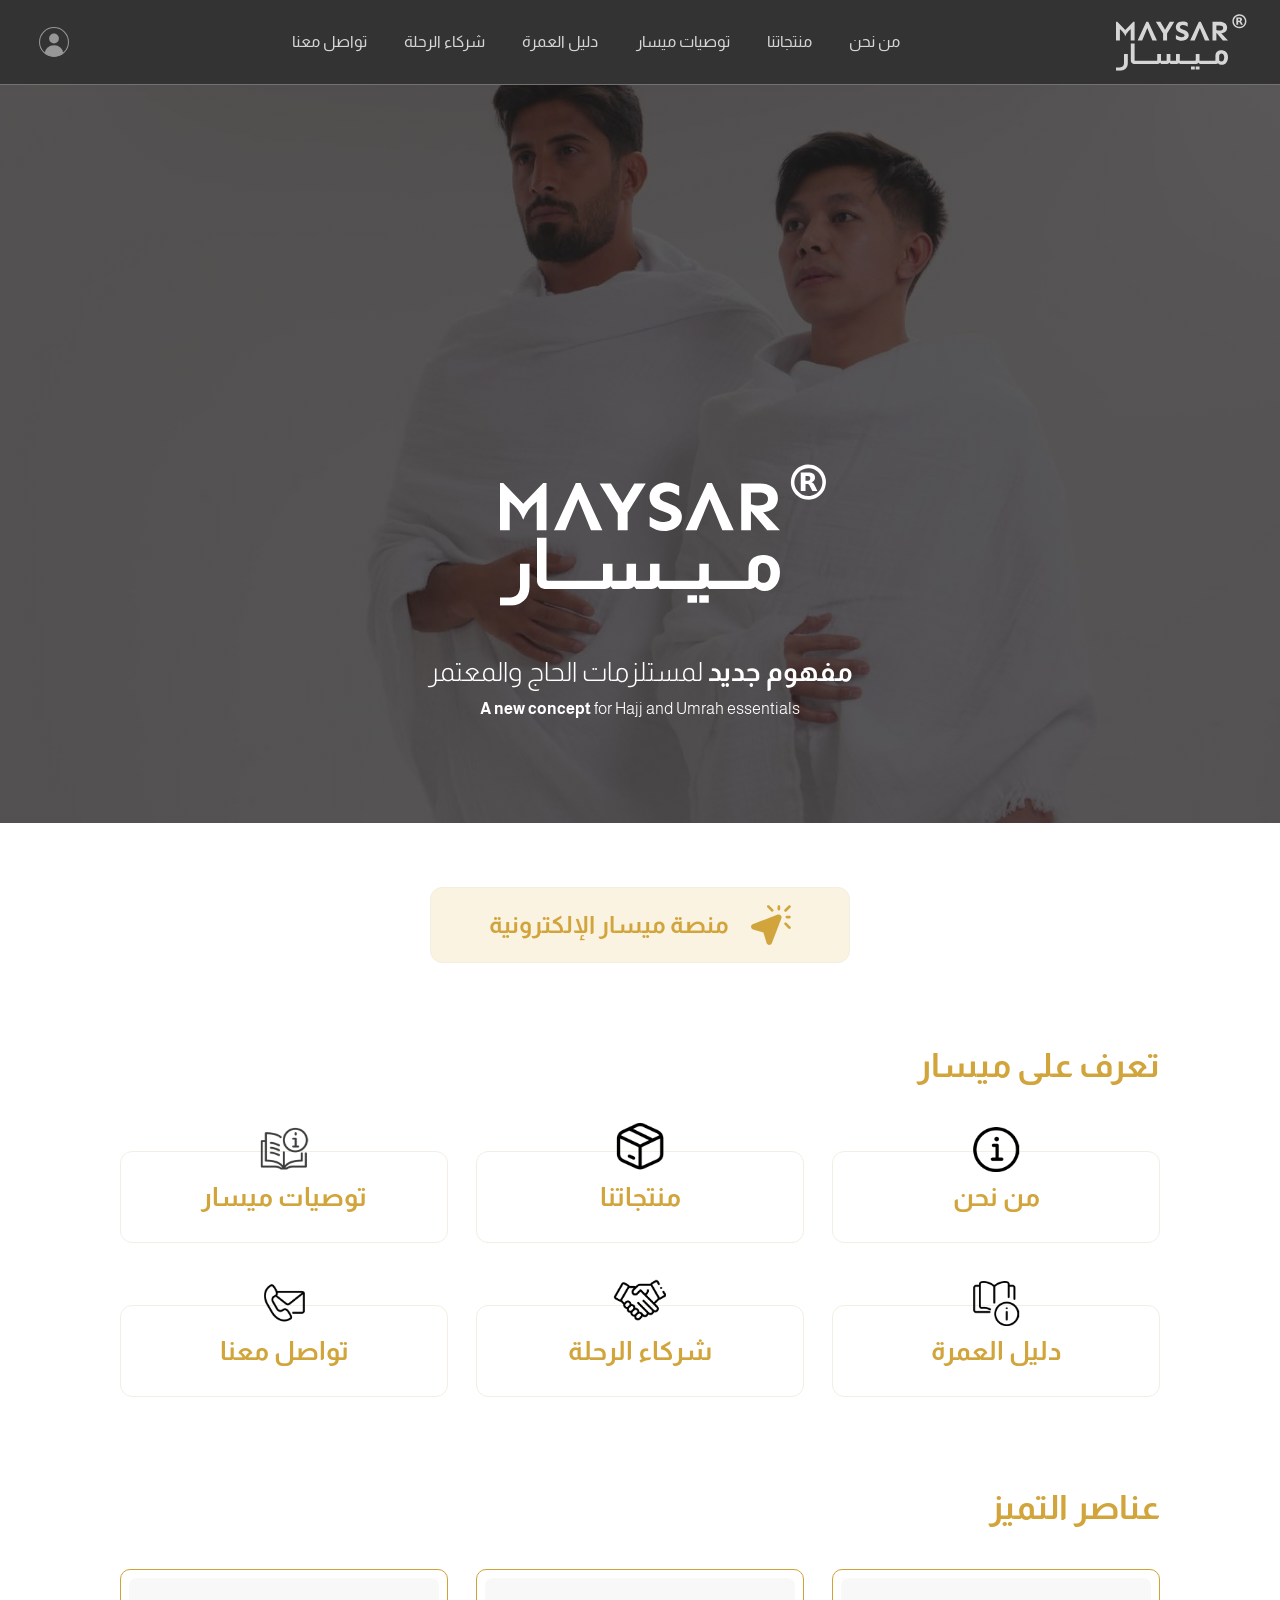
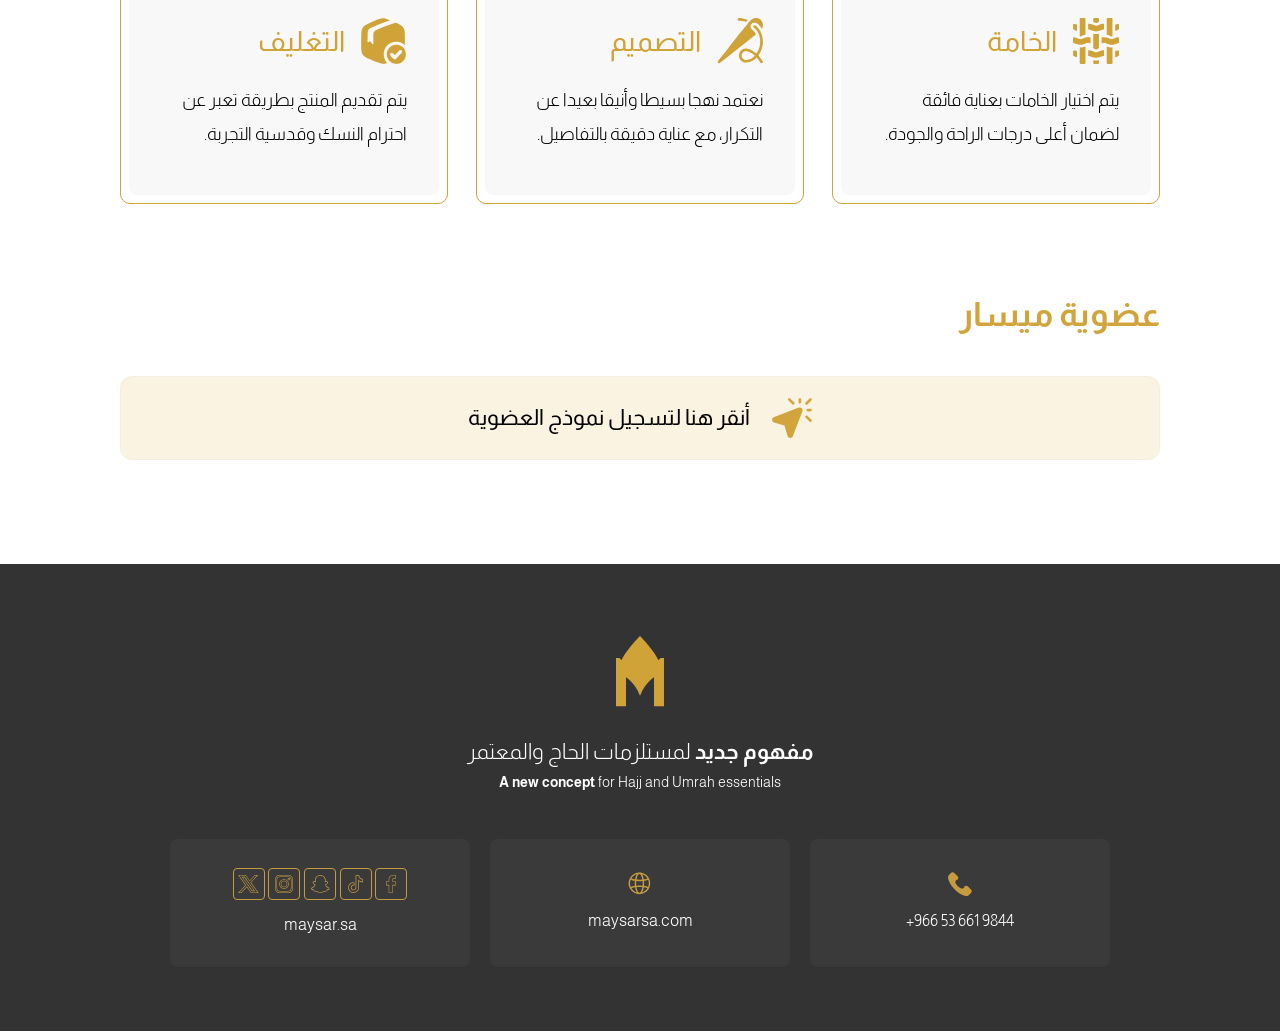
==== commit 4f8f6317: "Home page: match the new design PDF; tighten the footer on all pages - Hero tagline, platform button" ====
--- a/index.html
+++ b/index.html
@@ -12,10 +12,7 @@
 		<link rel="stylesheet" href="./style/index.css" />
 		<link rel="preconnect" href="https://fonts.googleapis.com" />
 		<link rel="preconnect" href="https://fonts.gstatic.com" crossorigin />
-		<link
-			href="https://fonts.googleapis.com/css2?family=Almarai:wght@300;400;700&display=swap"
-			rel="stylesheet"
-		/>
+		<link href="https://fonts.googleapis.com/css2?family=Almarai:wght@300;400;700&display=swap" rel="stylesheet" />
 	</head>
 	<body>
 		<svg width="0" height="0" style="position: absolute" aria-hidden="true" focusable="false">
@@ -268,7 +265,7 @@
 						<use href="#logo" /></svg
 				></a>
 
-				<a class="icon-btn account" href="./index.html" aria-label="حسابي">
+				<a class="icon-btn account" href="https://maysarsa.com/" aria-label="حسابي">
 					<svg viewBox="0 0 70.5 70.5" aria-hidden="true" focusable="false">
 						<circle cx="35.25" cy="35.25" r="34" fill="none" stroke="currentColor" stroke-width="2.4" />
 						<g clip-path="url(#user-clip)" fill="currentColor">
@@ -282,10 +279,10 @@
 					<ul>
 						<li><a href="./about.html">من نحن</a></li>
 						<li><a href="./products.html">منتجاتنا</a></li>
-						<li><a href="#">توصيات ميسار</a></li>
+						<li><a href="./recommendations.html">توصيات ميسار</a></li>
 						<li><a href="./guide.html">دليل العمرة</a></li>
-						<li><a href="#">شركاء الرحلة</a></li>
-						<li><a href="#contact">تواصل معنا</a></li>
+						<li><a href="./membership.html">شركاء الرحلة</a></li>
+						<li><a href="./contact.html">تواصل معنا</a></li>
 					</ul>
 				</nav>
 			</div>
@@ -308,7 +305,7 @@
 
 			<div class="col">
 				<div class="platform pad-a">
-					<a class="btn" href="#"
+					<a class="btn" href="https://maysarsa.com/"
 						><svg class="btn__icon" viewBox="0 0 91.75 91.63" aria-hidden="true" focusable="false">
 							<use href="#plane" /></svg
 						><span class="btn__label">منصة ميسار الإلكترونية</span></a
@@ -343,7 +340,7 @@
 							>
 						</li>
 						<li>
-							<a class="qcard" href="#"
+							<a class="qcard" href="./recommendations.html"
 								><img
 									class="qcard__icon"
 									style="--w: 95"
@@ -367,7 +364,7 @@
 							>
 						</li>
 						<li>
-							<a class="qcard" href="#"
+							<a class="qcard" href="./membership.html"
 								><img
 									class="qcard__icon"
 									style="--w: 104.4"
@@ -379,7 +376,7 @@
 							>
 						</li>
 						<li>
-							<a class="qcard" href="#contact"
+							<a class="qcard" href="./contact.html"
 								><img
 									class="qcard__icon"
 									style="--w: 92.2"
@@ -395,59 +392,32 @@
 
 				<section class="features-sec pad-b" aria-labelledby="feat-t">
 					<h2 class="h2" id="feat-t">عناصر التميز</h2>
-					<div class="features">
-						<article class="feature">
-							<div class="feature__in">
-								<div class="feature__head">
-									<svg
-										class="feature__icon"
-										viewBox="0 0 87.02 87.05"
-										aria-hidden="true"
-										focusable="false"
-									>
-										<use href="#f-weave" />
-									</svg>
-									<h3 class="feature__title">الخامة</h3>
+					<div class="ab-cards">
+						<article class="ab-card ab-card1">
+							<div class="ab-card__in">
+								<div class="ab-card__head">
+									<svg class="ab-card__icon" viewBox="0 0 87.02 87.05" aria-hidden="true" focusable="false"><use href="#f-weave" /></svg>
+									<h3 class="ab-card__title">الخامة</h3>
 								</div>
-								<p class="feature__text">
-									يتم اختيار الخامات بعناية فائقة لضمان أعلى درجات الراحة والجودة.
-								</p>
+								<p class="ab-card__text"><span class="ln">يتم اختيار الخامات بعناية فائقة لضمان</span> <span class="ln">أعلى درجات الراحة والجودة.</span></p>
 							</div>
 						</article>
-						<article class="feature">
-							<div class="feature__in">
-								<div class="feature__head">
-									<svg
-										class="feature__icon"
-										viewBox="0 0 88.17 88.16"
-										aria-hidden="true"
-										focusable="false"
-									>
-										<use href="#f-pen" />
-									</svg>
-									<h3 class="feature__title">التصميم</h3>
+						<article class="ab-card ab-card2">
+							<div class="ab-card__in">
+								<div class="ab-card__head">
+									<svg class="ab-card__icon" viewBox="0 0 88.17 88.16" aria-hidden="true" focusable="false"><use href="#f-pen" /></svg>
+									<h3 class="ab-card__title">التصميم</h3>
 								</div>
-								<p class="feature__text">
-									نعتمد نهجا بسيطا وأنيقا بعيدا عن التكرار، مع عناية دقيقة بالتفاصيل.
-								</p>
+								<p class="ab-card__text"><span class="ln">نعتمد نهجا بسيطا وأنيقا بعيدا عن</span> <span class="ln">التكرار، مع عناية دقيقة بالتفاصيل.</span></p>
 							</div>
 						</article>
-						<article class="feature">
-							<div class="feature__in">
-								<div class="feature__head">
-									<svg
-										class="feature__icon"
-										viewBox="0 0 87.39 87.22"
-										aria-hidden="true"
-										focusable="false"
-									>
-										<use href="#f-pack" />
-									</svg>
-									<h3 class="feature__title">التغليف</h3>
+						<article class="ab-card ab-card3">
+							<div class="ab-card__in">
+								<div class="ab-card__head">
+									<svg class="ab-card__icon" viewBox="0 0 87.39 87.22" aria-hidden="true" focusable="false"><use href="#f-pack" /></svg>
+									<h3 class="ab-card__title">التغليف</h3>
 								</div>
-								<p class="feature__text">
-									يتم تقديم المنتج بطريقة تعبر عن احترام النسك وقدسية التجربة.
-								</p>
+								<p class="ab-card__text"><span class="ln">يتم تقديم المنتج بطريقة تعبر عن</span> <span class="ln">احترام النسك وقدسية التجربة.</span></p>
 							</div>
 						</article>
 					</div>
@@ -455,7 +425,7 @@
 
 				<section class="member pad-c" aria-labelledby="mem-t">
 					<h2 class="h2" id="mem-t">عضوية ميسار</h2>
-					<a class="btn btn--dark" href="#"
+					<a class="btn btn--dark" href="./contact.html#register"
 						><svg class="btn__icon" viewBox="0 0 91.75 91.63" aria-hidden="true" focusable="false">
 							<use href="#plane" /></svg
 						><span class="btn__label"><span>أنقر هنا لتسجيل</span> <span>نموذج العضوية</span></span></a
@@ -481,26 +451,36 @@
 							<use href="#i-phone" /></svg
 						><span class="ltr">+966 53 661 9844</span></a
 					>
-					<a class="contact" href="https://maysarsa.com" rel="noopener"
+					<a class="contact" href="https://maysarsa.com/" rel="noopener"
 						><svg class="contact__icon" viewBox="0 0 48.42 42.61" aria-hidden="true" focusable="false">
 							<use href="#i-globe" /></svg
 						><span class="ltr">maysarsa.com</span></a
 					>
 					<div class="contact">
 						<div class="socials">
-							<a class="soc" href="#" aria-label="X"
+							<a class="soc" href="https://x.com/maysar_sa" target="_blank" rel="noopener" aria-label="X"
 								><svg class="soc__svg" viewBox="0 0 36.55 31.84" aria-hidden="true" focusable="false">
 									<use href="#s-x" /></svg
 							></a>
-							<a class="soc" href="#" aria-label="Instagram"
+							<a
+								class="soc"
+								href="https://www.instagram.com/maysar.sa"
+								target="_blank"
+								rel="noopener"
+								aria-label="Instagram"
 								><svg class="soc__svg" viewBox="0 0 31.84 31.84" aria-hidden="true" focusable="false">
 									<use href="#s-ig" /></svg
 							></a>
-							<a class="soc" href="#" aria-label="Snapchat"
+							<a
+								class="soc"
+								href="https://www.snapchat.com/@maysar.sa"
+								target="_blank"
+								rel="noopener"
+								aria-label="Snapchat"
 								><svg class="soc__svg" viewBox="0 0 38.07 36.71" aria-hidden="true" focusable="false">
 									<use href="#s-snap" /></svg
 							></a>
-							<a class="soc" href="#" aria-label="TikTok"
+							<a class="soc" href="https://www.tiktok.com/@maysar.sa" target="_blank" rel="noopener" aria-label="TikTok"
 								><svg class="soc__svg" viewBox="0 0 29.64 35.19" aria-hidden="true" focusable="false">
 									<use href="#s-tt" /></svg
 							></a>
--- a/style/index.css
+++ b/style/index.css
@@ -770,3 +770,252 @@
 		grid-row: 1;
 	}
 }
+
+/* ---------- Feature cards (same component as the about page) ---------- */
+.ln {
+	display: block;
+	word-spacing: -0.06em;
+	text-align: justify;
+	text-align-last: justify;
+}
+.ln:last-child {
+	text-align-last: auto;
+}
+.ab-cards {
+	display: grid;
+}
+.ab-card {
+	border: 1px solid var(--gold-2);
+	border-radius: calc(var(--k) * 15);
+	background: var(--white);
+}
+.ab-card__in {
+	height: 100%;
+	border-radius: calc(var(--k) * 15);
+	background: rgba(45, 45, 44, 0.03);
+}
+.ab-card__head {
+	display: flex;
+	align-items: center;
+}
+.ab-card__icon {
+	flex: none;
+	height: auto;
+	color: var(--gold-2);
+}
+.ab-card__title {
+	color: var(--gold-2);
+	font-weight: 400;
+	font-size: calc(var(--k) * 58);
+	line-height: 1.2;
+	white-space: nowrap;
+}
+.ab-card__text {
+	font-weight: 300;
+	font-size: calc(var(--k) * 40);
+	line-height: calc(var(--k) * 58);
+}
+
+/* mobile: sizes and vertical positions measured from the home-page PDF */
+@media (max-width: 759px) {
+	.hero {
+		padding-bottom: calc(var(--k) * 266.7);
+	}
+	.hero .tagline {
+		margin-top: calc(var(--k) * 103.3);
+	}
+	.hero .tag-ar,
+	.hero .tag-en {
+		line-height: 1.2;
+	}
+	.hero .tag-ar {
+		font-weight: 400;
+		font-size: calc(var(--k) * 44);
+	}
+	.hero .tag-en {
+		margin-top: calc(var(--k) * 11);
+		font-size: calc(var(--k) * 36.8);
+	}
+
+	.platform {
+		padding-top: calc(var(--k) * 156);
+	}
+	.platform .btn {
+		min-height: calc(var(--k) * 162);
+	}
+	.platform .btn__label {
+		font-size: calc(var(--k) * 53);
+		line-height: 1.2;
+	}
+
+	.h2 {
+		line-height: 1.2;
+	}
+	.about {
+		padding-top: calc(var(--k) * 175.6);
+	}
+	.about .h2 {
+		margin-bottom: calc(var(--k) * 121.4);
+		font-size: calc(var(--k) * 75);
+	}
+	.quick {
+		row-gap: calc(var(--k) * 120);
+	}
+	.qcard {
+		min-height: calc(var(--k) * 162);
+		font-size: calc(var(--k) * 57);
+		line-height: 1.2;
+	}
+
+	.features-sec {
+		padding: calc(var(--k) * 181.6) 0 0;
+	}
+	.features-sec .h2,
+	.member .h2 {
+		font-size: calc(var(--k) * 81.1);
+	}
+	.features-sec .h2 {
+		margin-bottom: calc(var(--k) * 85.4);
+		padding-inline-start: calc(var(--k) * 149.7);
+	}
+	.ab-card {
+		margin-inline: calc(var(--k) * 140.1) calc(var(--k) * 137.9);
+		/* the 1px border is part of the measured outer box */
+		padding: calc(var(--k) * 15.4 - 1px) calc(var(--k) * 19.3 - 1px) calc(var(--k) * 17 - 1px) calc(var(--k) * 16.9 - 1px);
+	}
+	.ab-card2 {
+		margin-top: calc(var(--k) * 95.1);
+	}
+	.ab-card3 {
+		margin-top: calc(var(--k) * 103.8);
+	}
+	.ab-card__in {
+		padding-bottom: calc(var(--k) * 81.5);
+	}
+	.ab-card__head {
+		padding-top: calc(var(--k) * var(--it));
+		padding-inline-start: calc(var(--k) * var(--ir));
+		gap: calc(var(--k) * var(--ig));
+	}
+	.ab-card__icon {
+		width: calc(var(--k) * var(--iw));
+	}
+	.ab-card__text {
+		margin-top: calc(var(--k) * var(--tt));
+		padding-inline: calc(var(--k) * 85.2) calc(var(--k) * 84);
+	}
+	.ab-card1 {
+		--it: 94.4;
+		--ir: 76.1;
+		--ig: 34;
+		--iw: 87;
+		--tt: 20.4;
+	}
+	.ab-card2 {
+		--it: 70.2;
+		--ir: 87.7;
+		--ig: 16;
+		--iw: 88.2;
+		--tt: 43.5;
+	}
+	.ab-card3 {
+		--it: 77;
+		--ir: 84.7;
+		--ig: 19;
+		--iw: 87.4;
+		--tt: 37.7;
+	}
+
+	.member {
+		padding: calc(var(--k) * 158.2) calc(var(--k) * 130) calc(var(--k) * 339.1) calc(var(--k) * 142);
+	}
+	.member .h2 {
+		margin-bottom: calc(var(--k) * 89.2);
+		padding-inline-start: calc(var(--k) * 23.6);
+	}
+	.member .btn {
+		min-height: calc(var(--k) * 161);
+		gap: calc(var(--k) * 40);
+	}
+	.btn--dark .btn__label {
+		font-size: calc(var(--k) * 45);
+	}
+}
+
+@media (min-width: 760px) {
+	.ln {
+		display: inline;
+		word-spacing: normal;
+		text-align-last: auto;
+	}
+	.ab-cards {
+		grid-template-columns: repeat(3, minmax(0, 1fr));
+		gap: 28px;
+	}
+	.ab-card {
+		padding: 8px;
+		border-radius: 10px;
+	}
+	.ab-card__in {
+		padding: 40px 32px 44px;
+		border-radius: 8px;
+	}
+	.ab-card__head {
+		gap: 16px;
+	}
+	.ab-card__icon {
+		width: 46px;
+	}
+	.ab-card__title {
+		font-size: 28px;
+	}
+	.ab-card__text {
+		margin-top: 20px;
+		font-size: 18px;
+		line-height: 1.85;
+	}
+}
+/* tablets: three cards don't fit side by side yet */
+@media (min-width: 760px) and (max-width: 979px) {
+	.ab-cards {
+		grid-template-columns: minmax(0, 1fr);
+		max-width: 620px;
+		margin-inline: auto;
+	}
+}
+
+/* mobile footer: measured from the home-page PDF */
+@media (max-width: 759px) {
+	.site-footer {
+		padding-bottom: calc(var(--k) * 153.6);
+	}
+	.foot__brand .tagline {
+		margin-top: calc(var(--k) * 74.8);
+	}
+	.foot__brand .tag-ar,
+	.foot__brand .tag-en {
+		line-height: 1.2;
+	}
+	.foot__brand .tag-ar {
+		font-weight: 400;
+		font-size: calc(var(--k) * 38.6);
+	}
+	.foot__brand .tag-en {
+		margin-top: calc(var(--k) * 9.7);
+		font-size: calc(var(--k) * 32.3);
+	}
+	.contacts {
+		gap: calc(var(--k) * 19);
+		margin-top: calc(var(--k) * 83.8);
+	}
+	.contact {
+		gap: calc(var(--k) * 12.2);
+		min-height: calc(var(--k) * 153);
+		padding: calc(var(--k) * 11) 10px 0;
+		font-size: calc(var(--k) * 38.6);
+		line-height: 1.2;
+	}
+	.contact:last-child {
+		margin-top: calc(var(--k) * 6);
+	}
+}
